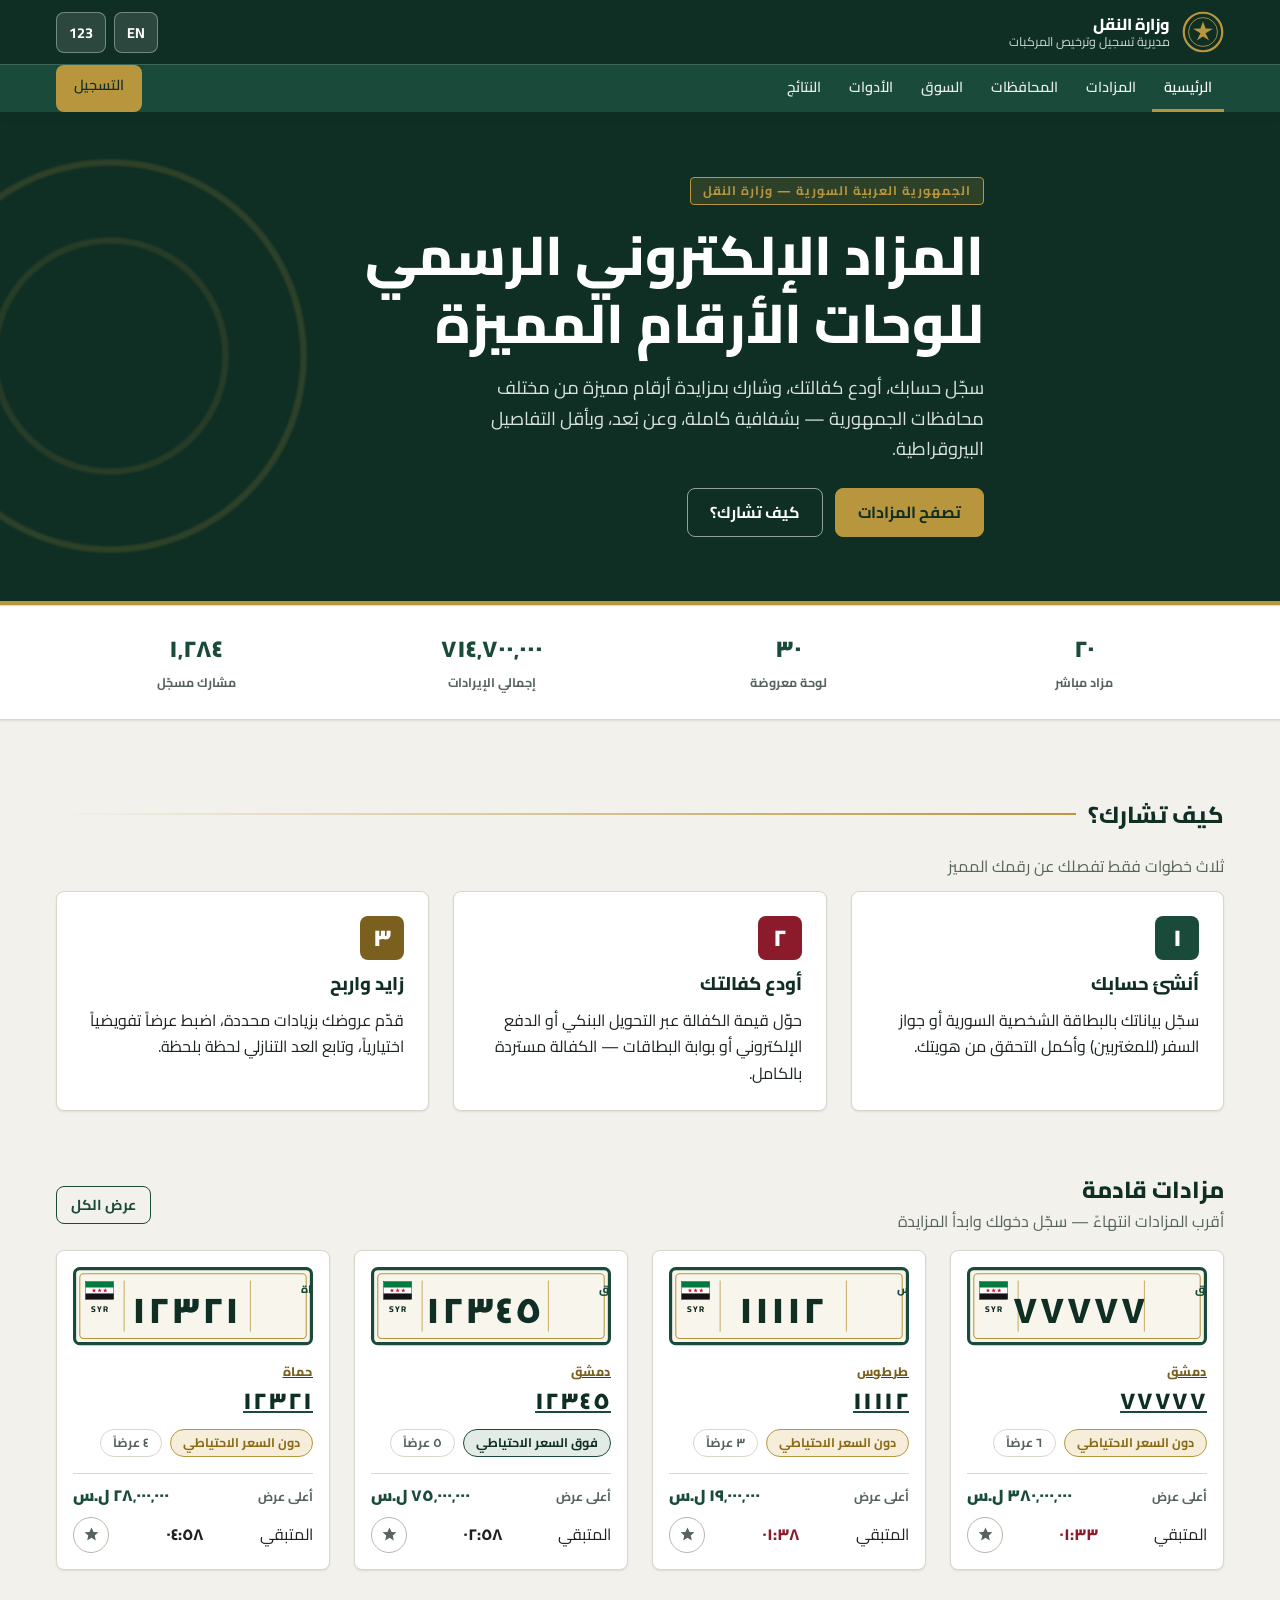
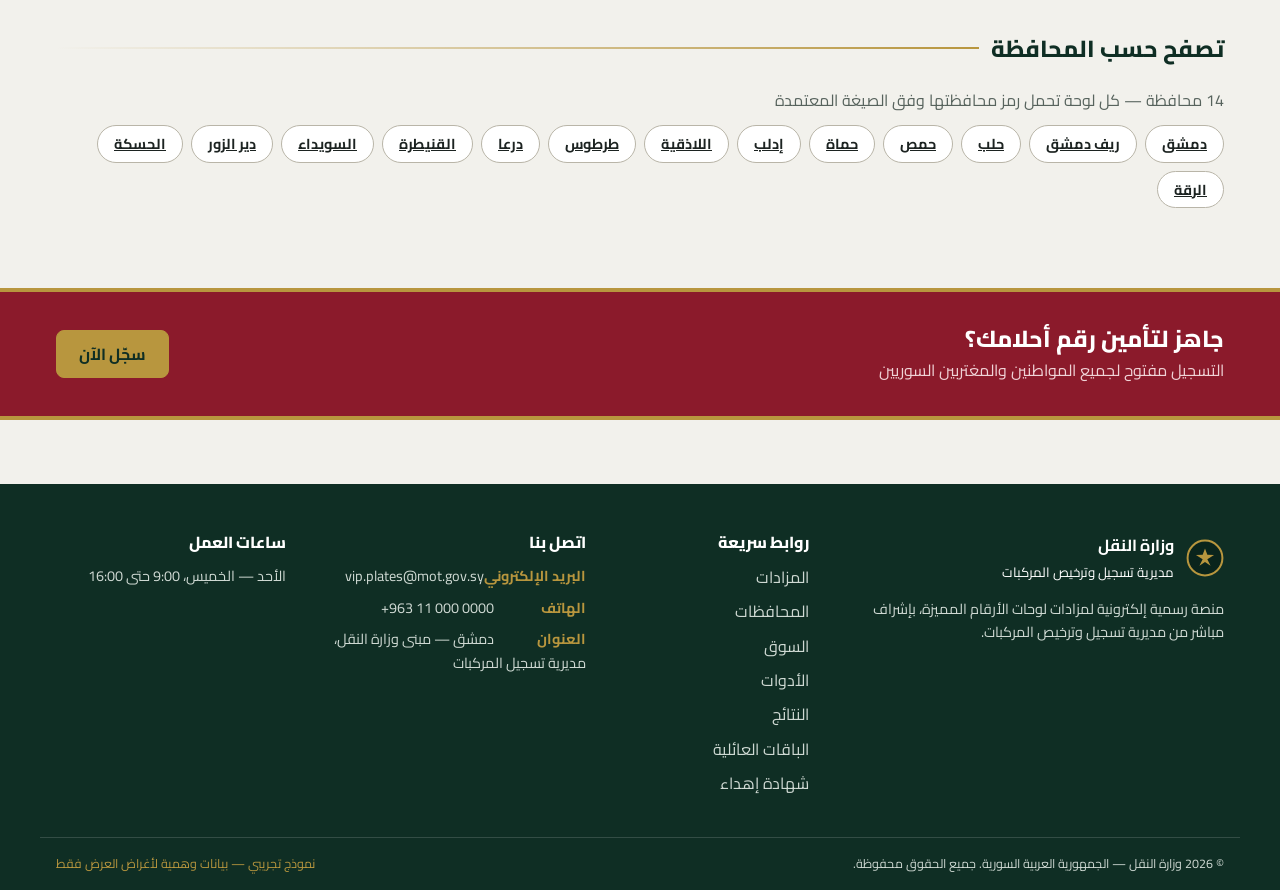
==== lane-a/index.html @ 971a0a6f "lane-a deploy 11:30" ====
<!DOCTYPE html>
<html lang="ar" dir="rtl">
<head>
  <meta charset="UTF-8">
  <meta name="viewport" content="width=device-width, initial-scale=1.0">
  <title>المزاد الإلكتروني للوحات المميزة — وزارة النقل</title>
  <link rel="preconnect" href="https://fonts.googleapis.com">
  <link rel="preconnect" href="https://fonts.gstatic.com" crossorigin>
  <link href="https://fonts.googleapis.com/css2?family=Cairo:wght@400;500;600;700;800;900&display=swap" rel="stylesheet">
  <link rel="stylesheet" href="css/tokens.css">
  <link rel="stylesheet" href="css/app.css">
</head>
<body data-page="home">

<div id="hdr"></div>

<main>
  <!-- Banner: shared ComfyUI asset (assets/img/banner-16x9.jpg) absent in this
       lane's repo, so CSS fallback is used per spec (see .hero in app.css). -->
  <section class="hero">
    <div class="container hero-inner">
      <span class="eyebrow" data-i18n="hero.eyebrow">الجمهورية العربية السورية — وزارة النقل</span>
      <h1 data-i18n="hero.title">المزاد الإلكتروني الرسمي للوحات الأرقام المميزة</h1>
      <p class="lead" data-i18n="hero.lead">سجّل حسابك، أودع كفالتك، وشارك بمزايدة أرقام مميزة من مختلف محافظات الجمهورية — بشفافية كاملة، وعن بُعد.</p>
      <div class="hero-ctas">
        <a class="btn btn-gold" href="auctions.html" data-i18n="hero.cta.auctions">تصفح المزادات</a>
        <a class="btn btn-outline" style="color:#fff;border-color:rgba(255,255,255,.55)" href="#steps" data-i18n="hero.cta.how">كيف تشارك؟</a>
      </div>
    </div>
  </section>

  <!-- Live stats bar -->
  <section class="stats-bar" aria-label="stats">
    <div class="container">
      <div class="stat"><span class="stat-num" id="stat-auctions">0</span><span class="stat-lbl" data-i18n="stats.auctions">مزاد مباشر</span></div>
      <div class="stat"><span class="stat-num" id="stat-plates">0</span><span class="stat-lbl" data-i18n="stats.plates">لوحة معروضة</span></div>
      <div class="stat"><span class="stat-num" id="stat-raised">0</span><span class="stat-lbl" data-i18n="stats.raised">إجمالي الإيرادات</span></div>
      <div class="stat"><span class="stat-num" id="stat-users">0</span><span class="stat-lbl" data-i18n="stats.users">مشارك مسجّل</span></div>
    </div>
  </section>

  <div class="container page">
    <!-- 3-step guide -->
    <section id="steps" class="section" style="margin-top:var(--sp-7)">
      <h2 class="section-title" data-i18n="steps.title">كيف تشارك؟</h2>
      <p class="lead text-muted" data-i18n="steps.sub">ثلاث خطوات فقط تفصلك عن رقمك المميز</p>
      <div class="grid grid-3">
        <div class="card step-card">
          <div class="step-num" data-num="1">1</div>
          <h3 data-i18n="steps.s1.t">أنشئ حسابك</h3>
          <p class="mb-0" data-i18n="steps.s1.d">سجّل بياناتك بالبطاقة الشخصية السورية أو جواز السفر وأكمل التحقق من هويتك.</p>
        </div>
        <div class="card step-card">
          <div class="step-num" data-num="2">2</div>
          <h3 data-i18n="steps.s2.t">أودع كفالتك</h3>
          <p class="mb-0" data-i18n="steps.s2.d">حوّل قيمة الكفالة عبر التحويل البنكي أو الدفع الإلكتروني أو بوابة البطاقات — الكفالة مستردة بالكامل.</p>
        </div>
        <div class="card step-card">
          <div class="step-num" data-num="3">3</div>
          <h3 data-i18n="steps.s3.t">زايد واربح</h3>
          <p class="mb-0" data-i18n="steps.s3.d">قدّم عروضك بزيادات محددة، اضبط عرضاً تفويضياً اختيارياً، وتابع العد التنازلي لحظة بلحظة.</p>
        </div>
      </div>
    </section>

    <!-- Upcoming auctions strip -->
    <section class="section">
      <div class="flex-between" style="margin-bottom:var(--sp-4)">
        <div>
          <h2 style="margin:0" data-i18n="upcoming.title">مزادات قادمة</h2>
          <p class="text-muted" style="margin:4px 0 0" data-i18n="upcoming.sub">أقرب المزادات انتهاءً</p>
        </div>
        <a class="btn btn-outline btn-sm" href="auctions.html" data-i18n="view.all">عرض الكل</a>
      </div>
      <div class="grid grid-4" id="upcoming-grid" aria-live="polite"></div>
    </section>

    <!-- Governorates strip -->
    <section class="section">
      <h2 class="section-title" data-i18n="govs.title">تصفح حسب المحافظة</h2>
      <p class="lead text-muted" data-i18n="govs.sub">14 محافظة</p>
      <div class="chip-row" id="gov-chips"></div>
    </section>
  </div>

  <!-- CTA band -->
  <section class="cta-band">
    <div class="container">
      <div>
        <h2 data-i18n="cta.title">جاهز لتأمين رقم أحلامك؟</h2>
        <p data-i18n="cta.sub">التسجيل مفتوح لجميع المواطنين والمغتربين السوريين</p>
      </div>
      <a class="btn btn-gold" href="register.html" data-i18n="cta.btn">سجّل الآن</a>
    </div>
  </section>
</main>

<div id="ftr"></div>

<div id="toast-root"></div>

<script src="js/i18n.js"></script>
<script src="js/data.js"></script>
<script src="js/components.js"></script>
<script src="js/app.js"></script>
<script src="js/pages/landing.js"></script>
</body>
</html>
---- lane-a/css/tokens.css ----
/* ============================================================
   Lane A — "Official" design tokens
   Source: CARD.md design brief (faithful to mot.gov.sy)
   ============================================================ */
:root {
  /* Brand colors */
  --c-primary: #1a4a3a;        /* deep green */
  --c-primary-dark: #0f2e24;   /* darkest green (text on light, hero bg) */
  --c-primary-soft: #e3ebe7;   /* tinted surface */
  --c-maroon: #8b1a2b;         /* maroon accent */
  --c-maroon-dark: #6d1421;
  --c-gold: #b8963e;           /* gold accent (borders, lines, seals) */
  --c-gold-deep: #7a5f1e;      /* gold dark enough for AA text on white */
  --c-gold-soft: #f3ead3;

  /* Neutrals (light gray) */
  --c-bg: #f2f1ec;
  --c-surface: #ffffff;
  --c-surface-2: #eceae2;
  --c-text: #1c2321;
  --c-text-muted: #57635d;
  --c-border: #d9d6cc;
  --c-border-strong: #b9b5a8;
  --c-white: #ffffff;

  /* Plate object colors (physical plate, fixed regardless of theme) */
  --plate-face: #f8f5ec;
  --plate-edge: #1a4a3a;
  --plate-gold: #b8963e;
  --flag-red: #ce1126;
  --flag-black: #101010;
  --flag-green: #007a3d;
  --flag-black: #131313;

  /* Status */
  --c-ok: #1a4a3a;
  --c-warn: #8b6a14;
  --c-warn-soft: #f6edda;
  --c-danger: #8b1a2b;
  --c-danger-soft: #f6e3e6;

  /* Type */
  --font-sans: "Cairo", "Segoe UI", system-ui, -apple-system, sans-serif;
  --fs-xs: 0.78rem;
  --fs-sm: 0.9rem;
  --fs-md: 1rem;
  --fs-lg: 1.15rem;
  --fs-xl: 1.45rem;
  --fs-2xl: clamp(1.7rem, 1.2rem + 2.2vw, 2.6rem);
  --fs-hero: clamp(1.9rem, 1.1rem + 4vw, 3.4rem);
  --lh-tight: 1.25;
  --lh-base: 1.65;

  /* Spacing (4px scale) */
  --sp-1: 4px;
  --sp-2: 8px;
  --sp-3: 12px;
  --sp-4: 16px;
  --sp-5: 24px;
  --sp-6: 32px;
  --sp-7: 48px;
  --sp-8: 64px;
  --sp-9: 96px;

  /* Shape — flat, institutional */
  --radius: 8px;
  --radius-sm: 4px;
  --radius-pill: 999px;

  /* Elevation (kept subtle — flat surfaces) */
  --shadow-1: 0 1px 2px rgba(15, 46, 36, 0.10);
  --shadow-2: 0 2px 10px rgba(15, 46, 36, 0.12);

  /* Layout */
  --container: 1200px;
  --header-h: 64px;

  /* Focus (WCAG) */
  --focus-ring: 3px solid var(--c-gold);
  --focus-offset: 2px;

  /* Motion */
  --dur: 180ms;
}
---- lane-a/css/app.css ----
/* ============================================================
   Lane A "Official" — shared application styles
   Flat surfaces · 8px radii · institutional grid
   ============================================================ */

*, *::before, *::after { box-sizing: border-box; }

html { -webkit-text-size-adjust: 100%; }

body {
  margin: 0;
  font-family: var(--font-sans);
  font-size: var(--fs-md);
  line-height: var(--lh-base);
  color: var(--c-text);
  background: var(--c-bg);
}

img, svg { display: block; max-width: 100%; }

h1, h2, h3, h4 { line-height: var(--lh-tight); margin: 0 0 var(--sp-3); color: var(--c-primary-dark); font-weight: 800; }
h1 { font-size: var(--fs-2xl); }
h2 { font-size: var(--fs-xl); }
h3 { font-size: var(--fs-lg); }
p { margin: 0 0 var(--sp-3); }

a { color: var(--c-primary); }
a:hover { color: var(--c-primary-dark); }

:focus-visible {
  outline: var(--focus-ring);
  outline-offset: var(--focus-offset);
  border-radius: var(--radius-sm);
}

.visually-hidden {
  position: absolute; width: 1px; height: 1px;
  margin: -1px; padding: 0; border: 0;
  clip: rect(0 0 0 0); overflow: hidden; white-space: nowrap;
}

/* ---------- Layout ---------- */
.container {
  width: 100%;
  max-width: var(--container);
  margin-inline: auto;
  padding-inline: var(--sp-4);
}

.page { padding-block: var(--sp-6) var(--sp-8); min-height: 60vh; }

.page-head { margin-bottom: var(--sp-6); }
.page-head .eyebrow {
  display: inline-block;
  font-size: var(--fs-xs);
  font-weight: 700;
  letter-spacing: 0.06em;
  color: var(--c-gold-deep);
  border: 1px solid var(--c-gold);
  background: var(--c-gold-soft);
  border-radius: var(--radius-sm);
  padding: 2px 10px;
  margin-bottom: var(--sp-3);
}
.page-head p.lead { color: var(--c-text-muted); max-width: 62ch; }

.section { margin-top: var(--sp-8); }
.section-title {
  display: flex; align-items: center; gap: var(--sp-3);
  margin-bottom: var(--sp-5);
}
.section-title::after {
  content: "";
  flex: 1; height: 2px;
  background: linear-gradient(to var(--dir-x, left), var(--c-gold), transparent);
}
[dir="rtl"] .section-title::after { --dir-x: left; }
[dir="ltr"] .section-title::after { --dir-x: right; }

.grid { display: grid; gap: var(--sp-5); }
.grid-2 { grid-template-columns: repeat(2, 1fr); }
.grid-3 { grid-template-columns: repeat(3, 1fr); }
.grid-4 { grid-template-columns: repeat(4, 1fr); }

/* ---------- Header ---------- */
.site-header {
  position: sticky; top: 0; z-index: 50;
  background: var(--c-primary-dark);
  color: var(--c-white);
  box-shadow: var(--shadow-2);
}
.header-top {
  min-height: var(--header-h);
  display: flex; align-items: center; justify-content: space-between;
  gap: var(--sp-4);
  padding-block: var(--sp-2);
}
.brand {
  display: flex; align-items: center; gap: var(--sp-3);
  color: var(--c-white); text-decoration: none; min-width: 0;
}
.brand:hover { color: var(--c-white); }
.brand-emblem { flex: 0 0 auto; }
.brand-text { display: flex; flex-direction: column; line-height: 1.25; min-width: 0; }
.brand-text strong { font-size: var(--fs-md); font-weight: 800; white-space: nowrap; }
.brand-text small { font-size: var(--fs-xs); color: #cfd9d3; white-space: nowrap; }

.header-actions { display: flex; align-items: center; gap: var(--sp-2); flex: 0 0 auto; }

.toggle-btn {
  font-family: var(--font-sans);
  font-size: var(--fs-sm);
  font-weight: 700;
  color: var(--c-white);
  background: rgba(255, 255, 255, 0.12);
  border: 1px solid rgba(255, 255, 255, 0.35);
  border-radius: var(--radius);
  padding: 6px 12px;
  cursor: pointer;
  transition: background var(--dur) ease, border-color var(--dur) ease;
}
.toggle-btn:hover { background: rgba(255, 255, 255, 0.22); }
.toggle-btn[aria-pressed="true"] {
  background: var(--c-gold);
  border-color: var(--c-gold);
  color: var(--c-primary-dark);
}

.menu-btn { display: none; }

.site-nav {
  background: var(--c-primary);
  border-top: 1px solid rgba(255, 255, 255, 0.15);
}
.site-nav .container { display: flex; gap: var(--sp-1); flex-wrap: wrap; }
.site-nav a {
  color: #e8efe9;
  text-decoration: none;
  font-weight: 600;
  font-size: var(--fs-sm);
  padding: 10px 12px;
  border-bottom: 3px solid transparent;
}
.site-nav a:hover { color: #fff; background: rgba(255,255,255,0.08); }
.site-nav a[aria-current="page"] {
  color: #fff;
  border-bottom-color: var(--c-gold);
}
.site-nav a.nav-cta {
  background: var(--c-gold);
  color: var(--c-primary-dark);
  border-radius: var(--radius);
  border-bottom: none;
  margin-inline-start: auto;
  padding: 8px 18px;
}
.site-nav a.nav-cta:hover { background: #caa64d; }

/* ---------- Footer ---------- */
.site-footer {
  margin-top: var(--sp-8);
  background: var(--c-primary-dark);
  color: #cfd9d3;
}
.footer-grid {
  display: grid;
  grid-template-columns: 2fr 1fr 1.4fr 1.2fr;
  gap: var(--sp-6);
  padding-block: var(--sp-7) var(--sp-6);
}
.site-footer h4 {
  color: var(--c-white);
  font-size: var(--fs-md);
  margin-bottom: var(--sp-3);
}
.site-footer a { color: #cfd9d3; text-decoration: none; }
.site-footer a:hover { color: var(--c-gold); }
.footer-links { list-style: none; margin: 0; padding: 0; }
.footer-links li { margin-bottom: var(--sp-2); }
.footer-brand { display: flex; align-items: center; gap: var(--sp-3); margin-bottom: var(--sp-3); color: #fff; }
.footer-contact { list-style: none; margin: 0; padding: 0; font-size: var(--fs-sm); }
.footer-contact li { margin-bottom: var(--sp-2); }
.footer-contact .lbl { color: var(--c-gold); font-weight: 700; display: inline-block; min-width: 92px; }
.footer-bar {
  border-top: 1px solid rgba(255,255,255,0.15);
  padding-block: var(--sp-4);
  font-size: var(--fs-xs);
  display: flex; flex-wrap: wrap; gap: var(--sp-2);
  justify-content: space-between;
}
.footer-note { color: var(--c-gold); }

/* ---------- Buttons ---------- */
.btn {
  display: inline-flex; align-items: center; justify-content: center; gap: var(--sp-2);
  font-family: var(--font-sans);
  font-size: var(--fs-md);
  font-weight: 700;
  padding: 10px 22px;
  border-radius: var(--radius);
  border: 1px solid transparent;
  cursor: pointer;
  text-decoration: none;
  transition: background var(--dur) ease, border-color var(--dur) ease, color var(--dur) ease;
}
.btn:disabled { opacity: 0.5; cursor: not-allowed; }
.btn-primary { background: var(--c-primary); color: #fff; border-color: var(--c-primary); }
.btn-primary:hover:not(:disabled) { background: var(--c-primary-dark); }
.btn-gold { background: var(--c-gold); color: var(--c-primary-dark); border-color: var(--c-gold); }
.btn-gold:hover:not(:disabled) { background: #caa64d; }
.btn-outline {
  background: transparent; color: var(--c-primary);
  border-color: var(--c-primary);
}
.btn-outline:hover:not(:disabled) { background: var(--c-primary-soft); }
.btn-maroon { background: var(--c-maroon); color: #fff; border-color: var(--c-maroon); }
.btn-maroon:hover:not(:disabled) { background: var(--c-maroon-dark); }
.btn-ghost {
  background: transparent; color: var(--c-primary-dark);
  border-color: var(--c-border-strong);
}
.btn-ghost:hover:not(:disabled) { border-color: var(--c-primary); }
.btn-sm { padding: 6px 14px; font-size: var(--fs-sm); }
.btn-block { width: 100%; }

/* ---------- Cards ---------- */
.card {
  background: var(--c-surface);
  border: 1px solid var(--c-border);
  border-radius: var(--radius);
  box-shadow: var(--shadow-1);
  overflow: hidden;
}
.card-pad { padding: var(--sp-5); }
.card-flat { box-shadow: none; }

/* ---------- Chips & badges ---------- */
.chip {
  display: inline-flex; align-items: center; gap: 6px;
  font-size: var(--fs-xs);
  font-weight: 700;
  border-radius: var(--radius-pill);
  padding: 3px 12px;
  border: 1px solid var(--c-border);
  background: var(--c-surface);
  color: var(--c-text-muted);
}
.chip-ok { background: var(--c-primary-soft); border-color: var(--c-primary); color: var(--c-primary-dark); }
.chip-warn { background: var(--c-warn-soft); border-color: var(--c-gold); color: var(--c-warn); }
.chip-danger { background: var(--c-danger-soft); border-color: var(--c-maroon); color: var(--c-maroon); }
.chip-gold { background: var(--c-gold-soft); border-color: var(--c-gold); color: var(--c-gold-deep); }

.badge {
  display: inline-block;
  font-size: var(--fs-xs);
  font-weight: 800;
  letter-spacing: 0.04em;
  padding: 2px 10px;
  border-radius: var(--radius-sm);
}
.badge-gold { background: var(--c-gold); color: var(--c-primary-dark); }
.badge-green { background: var(--c-primary); color: #fff; }
.badge-maroon { background: var(--c-maroon); color: #fff; }
.badge-gray { background: var(--c-surface-2); color: var(--c-text-muted); }

/* ---------- Forms ---------- */
label { font-weight: 700; font-size: var(--fs-sm); display: block; margin-bottom: var(--sp-1); }
.field { margin-bottom: var(--sp-4); }
.input, select.input, textarea.input {
  width: 100%;
  font-family: var(--font-sans);
  font-size: var(--fs-md);
  color: var(--c-text);
  background: var(--c-surface);
  border: 1px solid var(--c-border-strong);
  border-radius: var(--radius);
  padding: 10px 12px;
}
.input:focus { border-color: var(--c-primary); }
.hint { font-size: var(--fs-xs); color: var(--c-text-muted); margin-top: var(--sp-1); }
.form-row { display: grid; grid-template-columns: 1fr 1fr; gap: var(--sp-4); }

.radio-cards { display: grid; grid-template-columns: repeat(3, 1fr); gap: var(--sp-3); }
.radio-card { position: relative; }
.radio-card input { position: absolute; opacity: 0; inset: 0; cursor: pointer; }
.radio-card .rc-box {
  border: 1px solid var(--c-border-strong);
  border-radius: var(--radius);
  padding: var(--sp-3) var(--sp-4);
  background: var(--c-surface);
  height: 100%;
  transition: border-color var(--dur) ease, background var(--dur) ease;
}
.radio-card .rc-box strong { display: block; margin-bottom: 2px; color: var(--c-primary-dark); }
.radio-card .rc-box small { color: var(--c-text-muted); font-size: var(--fs-xs); }
.radio-card input:checked + .rc-box {
  border: 2px solid var(--c-primary);
  background: var(--c-primary-soft);
  padding: calc(var(--sp-3) - 1px) calc(var(--sp-4) - 1px);
}
.radio-card input:focus-visible + .rc-box { outline: var(--focus-ring); outline-offset: var(--focus-offset); }

/* ---------- Tables ---------- */
.table-wrap { overflow-x: auto; }
table.data {
  width: 100%;
  border-collapse: collapse;
  font-size: var(--fs-sm);
  background: var(--c-surface);
}
table.data th, table.data td {
  padding: 10px 12px;
  border-bottom: 1px solid var(--c-border);
  text-align: start;
  white-space: nowrap;
}
table.data th {
  background: var(--c-surface-2);
  color: var(--c-primary-dark);
  font-weight: 800;
}
table.data tr:hover td { background: var(--c-primary-soft); }
.num { font-variant-numeric: tabular-nums; }

/* ---------- Toasts ---------- */
#toast-root {
  position: fixed;
  bottom: var(--sp-5);
  inset-inline: 0;
  display: flex;
  flex-direction: column;
  align-items: center;
  gap: var(--sp-2);
  z-index: 100;
  pointer-events: none;
}
.toast {
  background: var(--c-primary-dark);
  color: #fff;
  border-inline-start: 4px solid var(--c-gold);
  border-radius: var(--radius);
  padding: 12px 22px;
  font-weight: 700;
  box-shadow: var(--shadow-2);
  animation: toast-in var(--dur) ease;
  max-width: min(92vw, 560px);
  text-align: center;
}
.toast.toast-warn { border-inline-start-color: var(--c-maroon); }
@keyframes toast-in {
  from { transform: translateY(12px); opacity: 0; }
  to { transform: translateY(0); opacity: 1; }
}

/* ---------- Plate SVG ---------- */
.plate-svg { width: 100%; height: auto; }
.plate-shadow { filter: drop-shadow(0 2px 4px rgba(15, 46, 36, 0.25)); }

/* ---------- Countdown ---------- */
.countdown {
  font-variant-numeric: tabular-nums;
  font-weight: 800;
}
.countdown.is-soon { color: var(--c-maroon); }
.countdown.is-ended { color: var(--c-text-muted); }

/* ---------- Landing: hero ---------- */
.hero {
  position: relative;
  background: var(--c-primary-dark);
  color: #fff;
  overflow: hidden;
  /* Shared asset (assets/img/banner-16x9.jpg) absent in this lane's repo —
     CSS fallback per spec. If the file appears, it composites under the
     gradient scrim automatically (missing images render nothing, no error). */
  background-image:
    linear-gradient(180deg, rgba(15, 46, 36, 0.2), rgba(15, 46, 36, 0.85)),
    url(assets/img/banner-16x9.jpg) center / cover no-repeat,
    repeating-linear-gradient(135deg, #143c30 0 26px, #12362b 26px 52px);
  border-bottom: 4px solid var(--c-gold);
}
.hero::after {
  content: "";
  position: absolute;
  inset-inline-end: -120px;
  top: 50%;
  width: 460px; height: 460px;
  transform: translateY(-50%);
  background:
    radial-gradient(circle, transparent 58%, rgba(184, 150, 62, 0.18) 59% 60%, transparent 61%),
    radial-gradient(circle, transparent 34%, rgba(184, 150, 62, 0.14) 35% 36%, transparent 37%);
  border-radius: 50%;
  pointer-events: none;
}
.hero-inner {
  position: relative;
  z-index: 1;
  padding-block: var(--sp-8);
  max-width: 720px;
}
.hero .eyebrow {
  display: inline-block;
  background: rgba(184, 150, 62, 0.18);
  border: 1px solid var(--c-gold);
  color: var(--c-gold);
  font-weight: 700;
  font-size: var(--fs-xs);
  letter-spacing: 0.08em;
  border-radius: var(--radius-sm);
  padding: 3px 12px;
  margin-bottom: var(--sp-4);
}
.hero h1 { color: #fff; font-size: var(--fs-hero); margin-bottom: var(--sp-4); }
.hero p.lead {
  font-size: var(--fs-lg);
  color: #d8e2dc;
  max-width: 56ch;
  margin-bottom: var(--sp-5);
}
.hero-ctas { display: flex; gap: var(--sp-3); flex-wrap: wrap; }

/* ---------- Landing: stats bar ---------- */
.stats-bar {
  background: var(--c-surface);
  border-block: 1px solid var(--c-border);
  box-shadow: var(--shadow-1);
}
.stats-bar .container {
  display: grid;
  grid-template-columns: repeat(4, 1fr);
  gap: var(--sp-4);
  padding-block: var(--sp-5);
}
.stat { text-align: center; }
.stat .stat-num {
  display: block;
  font-size: var(--fs-xl);
  font-weight: 900;
  color: var(--c-primary);
  font-variant-numeric: tabular-nums;
}
.stat .stat-lbl { font-size: var(--fs-xs); font-weight: 700; color: var(--c-text-muted); }

/* ---------- Steps ---------- */
.step-card { position: relative; padding: var(--sp-5); }
.step-num {
  width: 44px; height: 44px;
  display: flex; align-items: center; justify-content: center;
  border-radius: var(--radius);
  background: var(--c-primary);
  color: #fff;
  font-size: var(--fs-xl);
  font-weight: 900;
  margin-bottom: var(--sp-3);
}
.step-card:nth-child(2) .step-num { background: var(--c-maroon); }
.step-card:nth-child(3) .step-num { background: var(--c-gold-deep); }

/* ---------- Auction / listing cards ---------- */
.auction-card { display: flex; flex-direction: column; }
.auction-card .ac-plate { padding: var(--sp-4) var(--sp-4) 0; }
.auction-card .ac-body { padding: var(--sp-4); display: flex; flex-direction: column; gap: var(--sp-2); flex: 1; }
.ac-gov { font-size: var(--fs-xs); font-weight: 800; color: var(--c-gold-deep); letter-spacing: 0.05em; }
.ac-num { font-size: var(--fs-xl); font-weight: 900; color: var(--c-primary-dark); font-variant-numeric: tabular-nums; letter-spacing: 0.06em; }
.ac-meta { display: flex; flex-wrap: wrap; gap: var(--sp-2); align-items: center; margin-top: auto; }
.ac-bid { display: flex; justify-content: space-between; align-items: baseline; gap: var(--sp-2); border-top: 1px solid var(--c-border); padding-top: var(--sp-2); margin-top: var(--sp-2); }
.ac-bid .lbl { font-size: var(--fs-xs); color: var(--c-text-muted); font-weight: 700; }
.ac-bid .val { font-weight: 900; color: var(--c-primary); font-variant-numeric: tabular-nums; }
.ac-time { display: flex; justify-content: space-between; align-items: center; gap: var(--sp-2); }

.watch-btn {
  flex: 0 0 auto;
  background: none; border: 1px solid var(--c-border-strong);
  border-radius: var(--radius-pill);
  width: 36px; height: 36px;
  display: inline-flex; align-items: center; justify-content: center;
  cursor: pointer;
  color: var(--c-text-muted);
  transition: all var(--dur) ease;
}
.watch-btn:hover { border-color: var(--c-gold); color: var(--c-gold-deep); }
.watch-btn[aria-pressed="true"] { background: var(--c-gold-soft); border-color: var(--c-gold); color: var(--c-gold-deep); }

/* ---------- Filter bar ---------- */
.filter-bar {
  display: grid;
  grid-template-columns: 2fr 1fr 1fr auto;
  gap: var(--sp-3);
  align-items: end;
  background: var(--c-surface);
  border: 1px solid var(--c-border);
  border-radius: var(--radius);
  padding: var(--sp-4);
  margin-bottom: var(--sp-5);
}
.filter-bar .field { margin-bottom: 0; }
.filter-count { color: var(--c-text-muted); font-size: var(--fs-sm); margin-bottom: var(--sp-3); }
.filter-count strong { color: var(--c-primary-dark); }

.chip-row { display: flex; flex-wrap: wrap; gap: var(--sp-2); margin-bottom: var(--sp-4); }
.filter-chip {
  font-family: var(--font-sans);
  font-size: var(--fs-sm);
  font-weight: 700;
  border: 1px solid var(--c-border-strong);
  background: var(--c-surface);
  color: var(--c-text);
  border-radius: var(--radius-pill);
  padding: 6px 16px;
  cursor: pointer;
  transition: all var(--dur) ease;
}
.filter-chip:hover { border-color: var(--c-primary); }
.filter-chip[aria-pressed="true"] {
  background: var(--c-primary);
  border-color: var(--c-primary);
  color: #fff;
}

/* ---------- Empty state ---------- */
.empty {
  text-align: center;
  padding: var(--sp-8) var(--sp-4);
  color: var(--c-text-muted);
  border: 1px dashed var(--c-border-strong);
  border-radius: var(--radius);
  background: var(--c-surface);
}

/* ---------- CTA band ---------- */
.cta-band {
  background: var(--c-maroon);
  color: #fff;
  border-block: 4px solid var(--c-gold);
}
.cta-band .container {
  display: flex; align-items: center; justify-content: space-between;
  gap: var(--sp-5); flex-wrap: wrap;
  padding-block: var(--sp-6);
}
.cta-band h2 { color: #fff; margin-bottom: var(--sp-1); }
.cta-band p { color: #f0d3d7; margin: 0; }

/* ---------- Auction detail ---------- */
.detail-grid { display: grid; grid-template-columns: 1.6fr 1fr; gap: var(--sp-6); align-items: start; }
.detail-plate {
  background: var(--c-surface);
  border: 1px solid var(--c-border);
  border-radius: var(--radius);
  padding: var(--sp-5);
}
.detail-plate .plate-svg { max-width: 560px; margin-inline: auto; }
.car-mock {
  background: linear-gradient(180deg, #dfe7e2 0%, #cfd8d2 100%);
  border: 1px solid var(--c-border);
  border-radius: var(--radius);
  padding: var(--sp-4);
  margin-top: var(--sp-5);
}
.car-mock svg { width: 100%; max-width: 620px; margin-inline: auto; }
.car-mock .cap { text-align: center; font-size: var(--fs-xs); color: var(--c-text-muted); margin-top: var(--sp-2); }

.bid-box {
  margin-top: var(--sp-5);
  border: 2px solid var(--c-gold);
  border-radius: var(--radius);
  background: var(--c-surface);
  padding: var(--sp-5);
}
.bid-box h3 { display: flex; align-items: center; gap: var(--sp-2); flex-wrap: wrap; }
.bid-current {
  display: flex; justify-content: space-between; align-items: center; flex-wrap: wrap;
  gap: var(--sp-3);
  background: var(--c-primary-soft);
  border-radius: var(--radius);
  padding: var(--sp-3) var(--sp-4);
  margin-bottom: var(--sp-4);
}
.bid-current .num { font-size: var(--fs-xl); font-weight: 900; color: var(--c-primary-dark); }
.bid-row { display: grid; grid-template-columns: 1fr auto; gap: var(--sp-3); align-items: end; }

.proxy-box {
  margin-top: var(--sp-4);
  border: 1px dashed var(--c-border-strong);
  border-radius: var(--radius);
  padding: var(--sp-4);
  background: var(--c-surface-2);
}
.proxy-box .proxy-status { font-size: var(--fs-sm); font-weight: 700; color: var(--c-primary-dark); margin-bottom: var(--sp-2); }

.ladder { list-style: none; margin: 0; padding: 0; }
.ladder li {
  display: flex; justify-content: space-between; gap: var(--sp-2);
  padding: var(--sp-2) 0;
  border-bottom: 1px solid var(--c-border);
  font-size: var(--fs-sm);
}
.ladder li:last-child { border-bottom: none; }
.ladder .who { font-weight: 800; color: var(--c-primary); }
.ladder .when { color: var(--c-text-muted); font-size: var(--fs-xs); }

.inc-table { width: 100%; border-collapse: collapse; font-size: var(--fs-sm); }
.inc-table th, .inc-table td { padding: 8px 10px; border-bottom: 1px solid var(--c-border); text-align: start; }
.inc-table th { background: var(--c-surface-2); }

.rules-list { list-style: none; margin: 0; padding: 0; }
.rules-list li {
  padding: var(--sp-3) 0 var(--sp-3) calc(var(--sp-3) + 14px);
  position: relative;
  border-bottom: 1px solid var(--c-border);
  font-size: var(--fs-sm);
}
.rules-list li:last-child { border-bottom: none; }
.rules-list li::before {
  content: "✓";
  position: absolute;
  inset-inline-start: 0;
  color: var(--c-gold-deep);
  font-weight: 900;
}
.rule-anti {
  border: 1px solid var(--c-gold);
  background: var(--c-gold-soft);
  border-radius: var(--radius);
  padding: var(--sp-3) var(--sp-4);
  margin-top: var(--sp-3);
  font-size: var(--fs-sm);
}
.rule-anti strong { color: var(--c-gold-deep); display: block; margin-bottom: 2px; }

.deposit-badge {
  display: flex; align-items: center; gap: var(--sp-2);
  border: 1px solid var(--c-primary);
  background: var(--c-primary-soft);
  color: var(--c-primary-dark);
  border-radius: var(--radius);
  padding: var(--sp-3) var(--sp-4);
  font-size: var(--fs-sm);
  font-weight: 700;
  margin-bottom: var(--sp-4);
}
.deposit-badge.is-bad { border-color: var(--c-maroon); background: var(--c-danger-soft); color: var(--c-maroon); }

/* ---------- Governorate directory ---------- */
.gov-card { display: block; text-decoration: none; color: inherit; }
.gov-card .gc-body { padding: var(--sp-4); }
.gov-card h3 { margin-bottom: var(--sp-1); }
.gov-card .gc-count { font-size: var(--fs-xs); color: var(--c-text-muted); font-weight: 700; }
.gov-card:hover { border-color: var(--c-primary); box-shadow: var(--shadow-2); }
.gov-banner {
  background: var(--c-primary-dark);
  color: #fff;
  border-radius: var(--radius);
  border-inline-start: 6px solid var(--c-gold);
  padding: var(--sp-5) var(--sp-6);
  margin-bottom: var(--sp-6);
}
.gov-banner h1 { color: #fff; margin-bottom: var(--sp-1); }
.gov-banner p { margin: 0; color: #cfd9d3; }

/* ---------- Marketplace ---------- */
.mode-badge { font-size: var(--fs-xs); font-weight: 800; padding: 3px 10px; border-radius: var(--radius-sm); }
.mode-fixed { background: var(--c-primary-soft); color: var(--c-primary-dark); border: 1px solid var(--c-primary); }
.mode-auction { background: var(--c-gold-soft); color: var(--c-gold-deep); border: 1px solid var(--c-gold); }
.mode-offer { background: var(--c-danger-soft); color: var(--c-maroon); border: 1px solid var(--c-maroon); }
.listing-price { font-size: var(--fs-lg); font-weight: 900; color: var(--c-primary); font-variant-numeric: tabular-nums; }
.listing-end { font-size: var(--fs-xs); color: var(--c-text-muted); font-weight: 700; }
.offer-form { margin-top: var(--sp-3); border-top: 1px dashed var(--c-border-strong); padding-top: var(--sp-3); }

/* ---------- Tools ---------- */
.tool-panel { padding: var(--sp-6); }
.tool-result {
  margin-top: var(--sp-4);
  border: 1px solid var(--c-border);
  border-radius: var(--radius);
  background: var(--c-surface-2);
  padding: var(--sp-4);
}
.score-row {
  display: flex; justify-content: space-between; gap: var(--sp-3);
  padding: 8px 0;
  border-bottom: 1px solid var(--c-border);
  font-size: var(--fs-sm);
}
.score-row:last-child { border-bottom: none; }
.score-row .pts { font-weight: 800; color: var(--c-primary); font-variant-numeric: tabular-nums; }
.score-row.is-off { color: var(--c-text-muted); }
.score-row.is-off .pts { color: var(--c-border-strong); }
.tier-line { display: flex; align-items: center; gap: var(--sp-3); flex-wrap: wrap; margin-bottom: var(--sp-3); }

/* ---------- Packages ---------- */
.pkg-plates { display: flex; flex-wrap: wrap; gap: var(--sp-2); margin: var(--sp-3) 0; }
.pkg-plates span {
  font-weight: 800;
  font-variant-numeric: tabular-nums;
  letter-spacing: 0.05em;
  border: 1px solid var(--c-border-strong);
  background: var(--c-surface);
  border-radius: var(--radius-sm);
  padding: 2px 10px;
  font-size: var(--fs-sm);
}
.pkg-price { font-size: var(--fs-xl); font-weight: 900; color: var(--c-maroon); font-variant-numeric: tabular-nums; margin-bottom: var(--sp-3); }

/* ---------- Gift certificate ---------- */
.gift-grid { display: grid; grid-template-columns: 1fr 1.4fr; gap: var(--sp-6); align-items: start; }
.certificate {
  position: relative;
  background: #fdfbf4;
  border: 2px solid var(--c-gold);
  outline: 1px solid var(--c-border-strong);
  outline-offset: 6px;
  border-radius: var(--radius);
  padding: var(--sp-7) var(--sp-6);
  text-align: center;
}
.certificate::before, .certificate::after {
  content: "";
  position: absolute;
  inset: 8px;
  border: 1px solid var(--c-gold);
  border-radius: calc(var(--radius) - 4px);
  pointer-events: none;
}
.cert-title {
  font-size: var(--fs-2xl);
  font-weight: 900;
  color: var(--c-primary-dark);
  margin-bottom: var(--sp-1);
}
.cert-sub { color: var(--c-gold-deep); font-weight: 700; letter-spacing: 0.14em; font-size: var(--fs-sm); margin-bottom: var(--sp-5); }
.cert-name {
  font-size: var(--fs-xl);
  font-weight: 900;
  color: var(--c-maroon);
  border-bottom: 2px solid var(--c-gold);
  display: inline-block;
  min-width: 260px;
  padding: 0 var(--sp-4) var(--sp-1);
  margin-bottom: var(--sp-4);
  word-break: break-word;
}
.cert-plate { max-width: 380px; margin: var(--sp-5) auto; }
.cert-msg { color: var(--c-text-muted); font-size: var(--fs-sm); font-style: italic; margin-top: var(--sp-3); }
.cert-foot {
  margin-top: var(--sp-6);
  display: flex; align-items: center; justify-content: space-between;
  gap: var(--sp-4); flex-wrap: wrap;
  font-size: var(--fs-xs); color: var(--c-text-muted);
}
.cert-seal { flex: 0 0 auto; }

/* ---------- Results dashboard ---------- */
.dash-grid { display: grid; grid-template-columns: repeat(4, 1fr); gap: var(--sp-4); margin-bottom: var(--sp-6); }
.dash-card {
  background: var(--c-surface);
  border: 1px solid var(--c-border);
  border-top: 4px solid var(--c-gold);
  border-radius: var(--radius);
  padding: var(--sp-4);
}
.dash-card .lbl { font-size: var(--fs-xs); font-weight: 800; color: var(--c-text-muted); margin-bottom: var(--sp-1); }
.dash-card .val { font-size: var(--fs-lg); font-weight: 900; color: var(--c-primary-dark); font-variant-numeric: tabular-nums; }

.bar-chart { display: flex; flex-direction: column; gap: var(--sp-2); }
.bar-row { display: grid; grid-template-columns: 140px 1fr 110px; gap: var(--sp-3); align-items: center; font-size: var(--fs-sm); }
.bar-track { background: var(--c-surface-2); border-radius: var(--radius-sm); height: 18px; overflow: hidden; }
.bar-fill { height: 100%; background: linear-gradient(90deg, var(--c-primary), var(--c-gold)); border-radius: var(--radius-sm); }
.bar-val { font-weight: 800; color: var(--c-primary-dark); font-variant-numeric: tabular-nums; text-align: end; }

/* ---------- Stepper (register) ---------- */
.stepper { display: flex; gap: var(--sp-2); margin-bottom: var(--sp-6); flex-wrap: wrap; }
.stepper .st {
  display: flex; align-items: center; gap: var(--sp-2);
  font-weight: 800; font-size: var(--fs-sm);
  color: var(--c-text-muted);
}
.stepper .st .st-num {
  width: 30px; height: 30px; border-radius: 50%;
  display: flex; align-items: center; justify-content: center;
  border: 2px solid var(--c-border-strong);
  background: var(--c-surface);
  font-weight: 900;
}
.stepper .st.is-active { color: var(--c-primary-dark); }
.stepper .st.is-active .st-num { border-color: var(--c-primary); background: var(--c-primary); color: #fff; }
.stepper .st.is-done .st-num { border-color: var(--c-gold); background: var(--c-gold); color: var(--c-primary-dark); }
.stepper .st-line { flex: 1; min-width: 24px; height: 2px; background: var(--c-border); align-self: center; }

.done-panel {
  text-align: center;
  padding: var(--sp-8);
  border: 2px solid var(--c-primary);
  border-radius: var(--radius);
  background: var(--c-primary-soft);
}
.done-panel .seal { margin: 0 auto var(--sp-4); }

/* ---------- Utility ---------- */
.mt-0 { margin-top: 0; }
.mt-4 { margin-top: var(--sp-4); }
.mb-0 { margin-bottom: 0; }
.text-muted { color: var(--c-text-muted); }
.text-center { text-align: center; }
.flex-between { display: flex; justify-content: space-between; align-items: center; gap: var(--sp-3); flex-wrap: wrap; }
.back-link { display: inline-flex; align-items: center; gap: 6px; font-weight: 700; text-decoration: none; margin-bottom: var(--sp-4); font-size: var(--fs-sm); }
.back-link:hover { color: var(--c-primary-dark); }

/* ---------- Responsive ---------- */
@media (max-width: 1024px) {
  .grid-4 { grid-template-columns: repeat(2, 1fr); }
  .grid-3 { grid-template-columns: repeat(2, 1fr); }
  .detail-grid, .gift-grid { grid-template-columns: 1fr; }
  .footer-grid { grid-template-columns: 1fr 1fr; }
  .filter-bar { grid-template-columns: 1fr 1fr; }
  .dash-grid { grid-template-columns: repeat(2, 1fr); }
  .stats-bar .container { grid-template-columns: repeat(2, 1fr); }
}

@media (max-width: 720px) {
  .menu-btn {
    display: inline-flex; align-items: center; justify-content: center;
    background: none; border: 1px solid rgba(255,255,255,0.4);
    color: #fff; border-radius: var(--radius);
    width: 40px; height: 40px; cursor: pointer;
  }
  .site-nav { display: none; }
  .site-nav.is-open { display: block; }
  .site-nav .container { flex-direction: column; gap: 0; padding-block: var(--sp-2); }
  .site-nav a { border-bottom: 1px solid rgba(255,255,255,0.12); padding-block: 12px; }
  .site-nav a[aria-current="page"] { border-bottom: 1px solid var(--c-gold); }
  .site-nav a.nav-cta { margin: var(--sp-2) 0; text-align: center; }
  .grid-2, .grid-3, .grid-4 { grid-template-columns: 1fr; }
  .filter-bar { grid-template-columns: 1fr; }
  .form-row { grid-template-columns: 1fr; }
  .radio-cards { grid-template-columns: 1fr; }
  .footer-grid { grid-template-columns: 1fr; gap: var(--sp-5); }
  .stats-bar .container { grid-template-columns: repeat(2, 1fr); }
  .dash-grid { grid-template-columns: 1fr; }
  .bar-row { grid-template-columns: 96px 1fr 84px; }
  .hero-inner { padding-block: var(--sp-7); }
  .brand-text small { display: none; }
  .bid-row { grid-template-columns: 1fr; }
  .cert-foot { justify-content: center; text-align: center; }
}
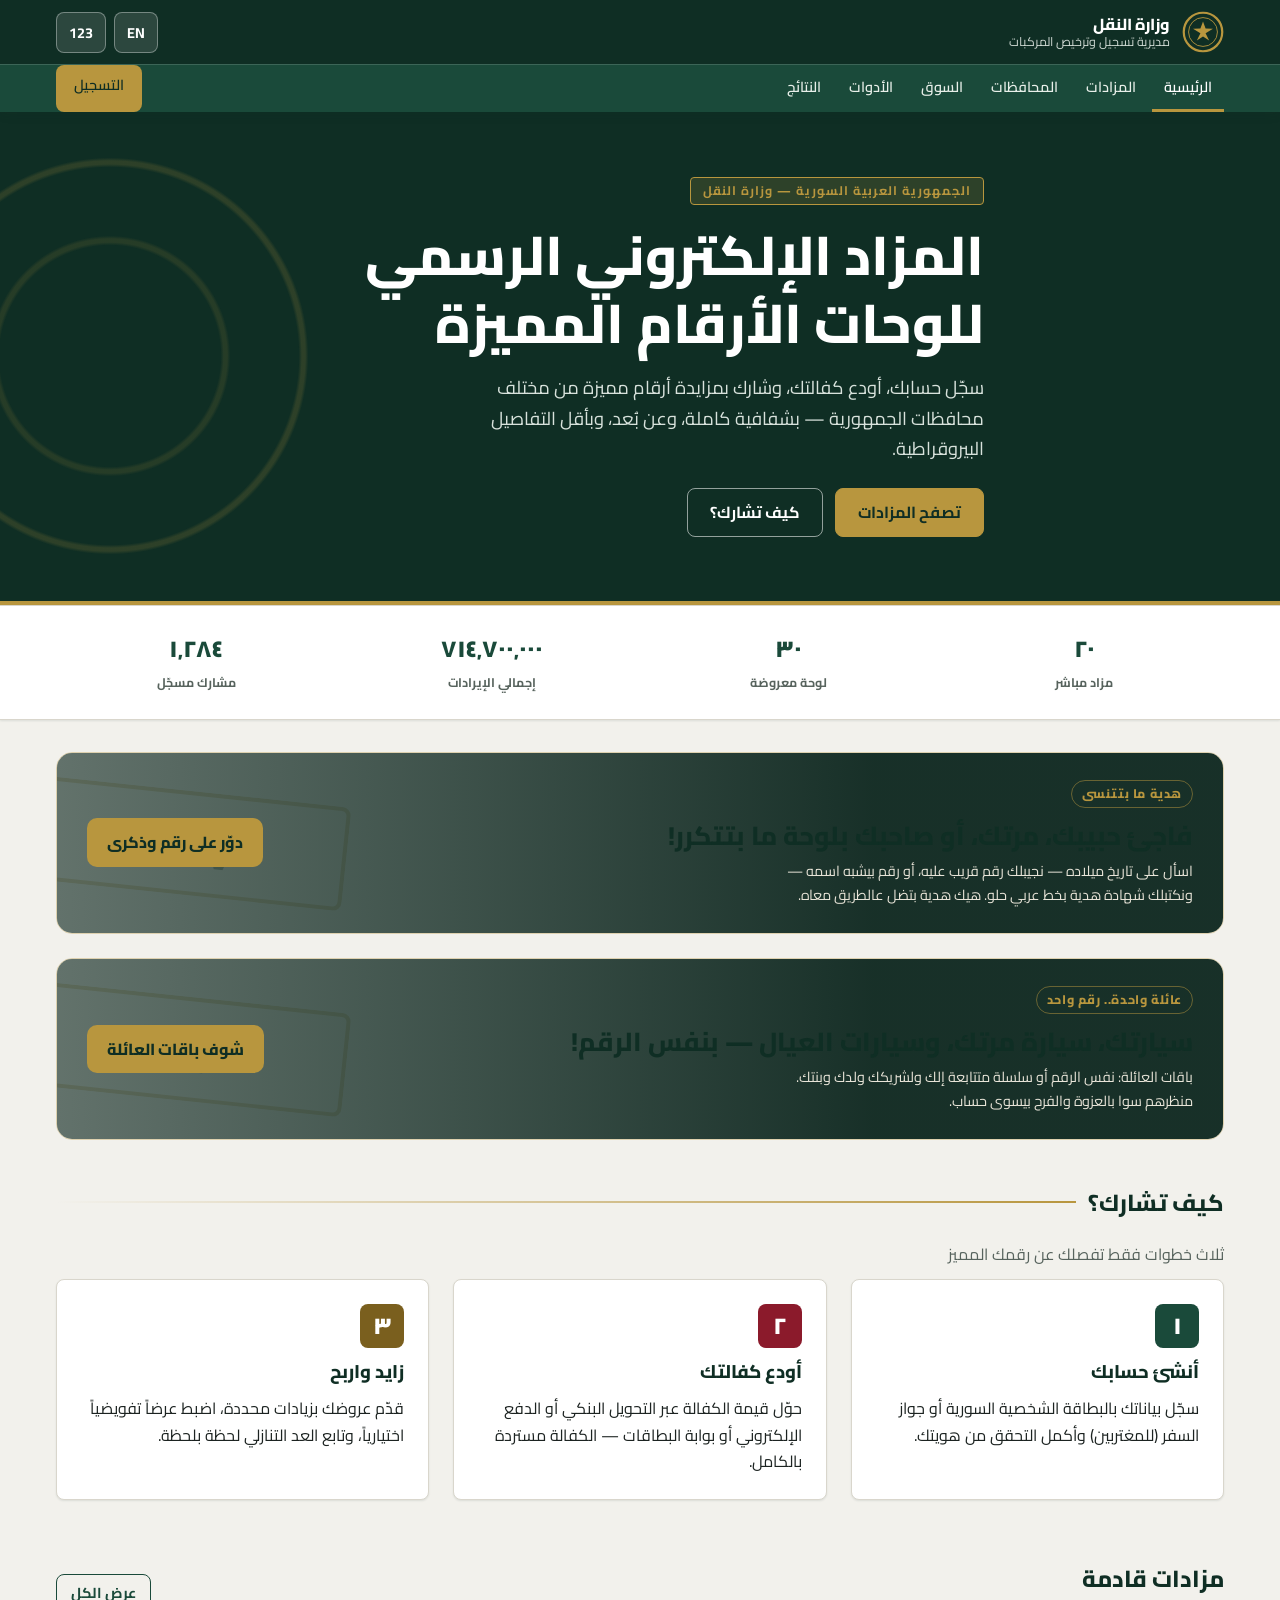
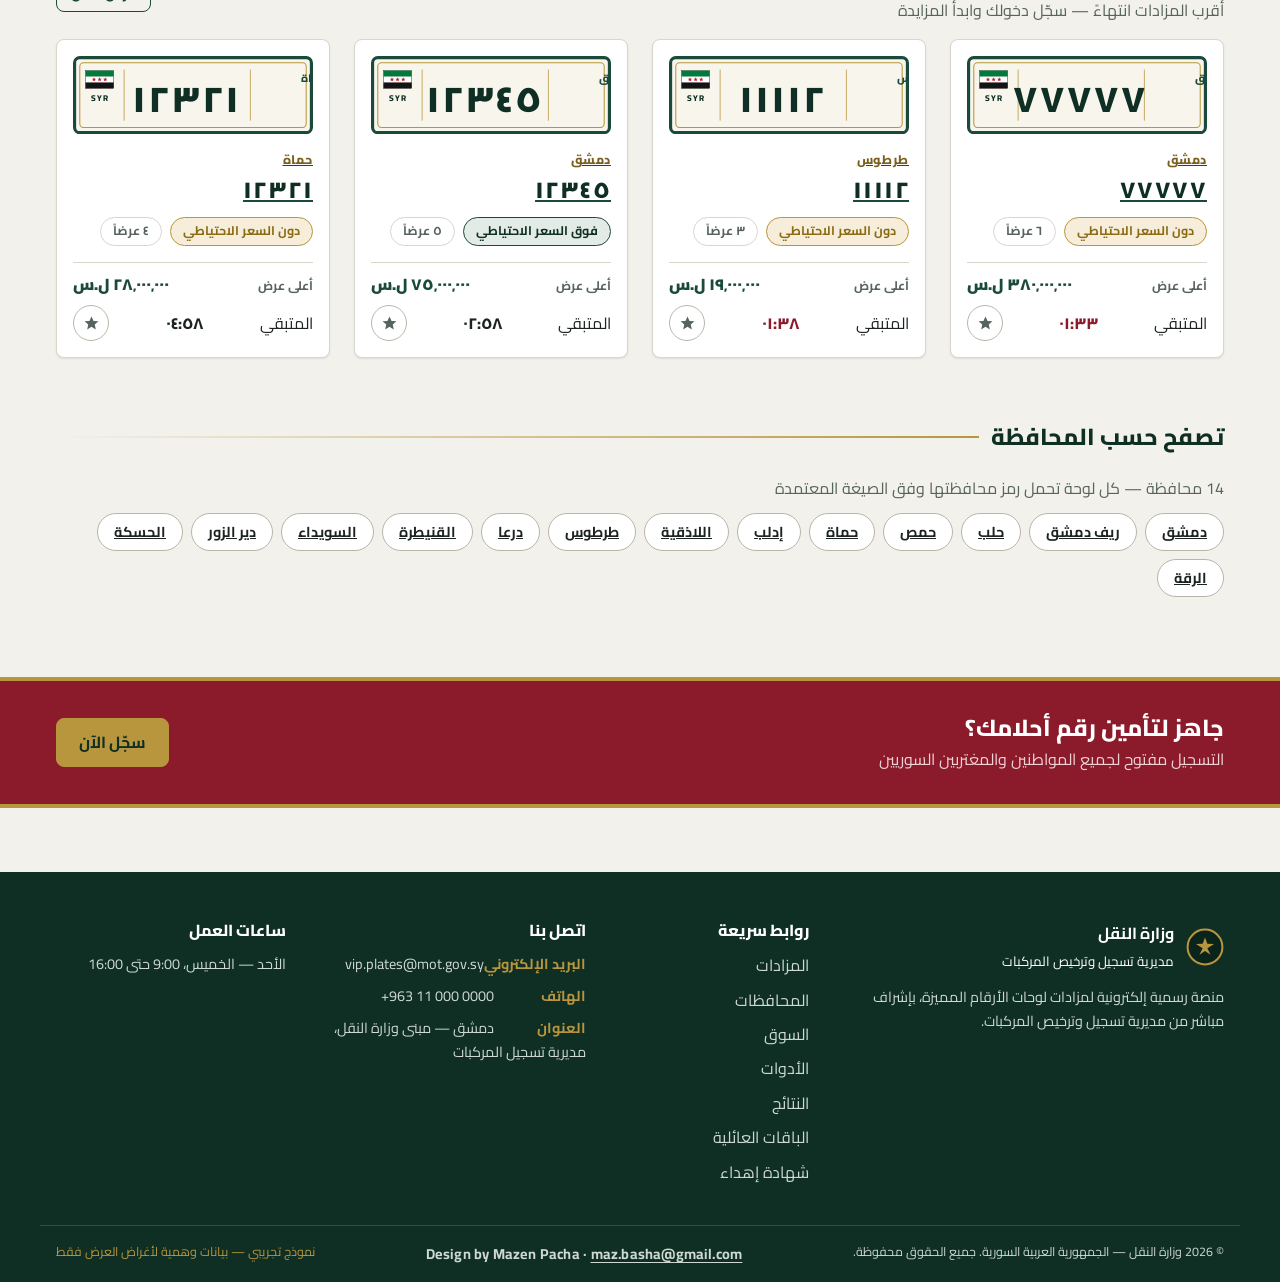
==== commit c9a4b4a1: "lane-a deploy 11:52" ====
--- a/lane-a/index.html
+++ b/lane-a/index.html
@@ -40,6 +40,34 @@
   </section>
 
   <div class="container page">
+    <!-- PO directive: surprise-gift banner (Shami) -->
+    <a class="promo-banner" href="gift.html?mode=surprise" id="promo-gift">
+      <div class="promo-bg" style="background-image:url('assets/img/hero-square.jpg')"></div>
+      <svg class="promo-plates" viewBox="0 0 460 150" aria-hidden="true"><g opacity="1"><rect x="3" y="3" width="454" height="144" rx="10" fill="#f8f5ec" stroke="#b8963e" stroke-width="6"/><text x="230" y="108" text-anchor="middle" font-family="Cairo,sans-serif" font-size="70" font-weight="900" letter-spacing="4" fill="#0f2e24">٧٧٧</text></g></svg>
+      <div class="promo-inner">
+        <div>
+          <span class="promo-kicker" data-i18n="promo.gift.kick">هدية ما بتتنسى</span>
+          <h3 data-i18n="promo.gift.t">فاجئ حبيبك، مرتك، أو صاحبك بلوحة ما بتتكرر!</h3>
+          <p data-i18n="promo.gift.d">اسأل على تاريخ ميلاده — نجيبلك رقم قريب عليه، أو رقم بيشبه اسمه — ونكتبلك شهادة هدية بخط عربي حلو. هيك هدية بتضل عالطريق معاه.</p>
+        </div>
+        <span class="promo-cta" data-i18n="promo.gift.cta">دوّر على رقم وذكرى ←</span>
+      </div>
+    </a>
+
+    <!-- PO directive: family packages banner (Shami) -->
+    <a class="promo-banner" href="packages.html" id="promo-family">
+      <div class="promo-bg" style="background-image:url('assets/img/banner-16x9.jpg')"></div>
+      <svg class="promo-plates" viewBox="0 0 460 150" aria-hidden="true"><g><rect x="3" y="3" width="454" height="144" rx="10" fill="#f8f5ec" stroke="#b8963e" stroke-width="6"/><text x="230" y="108" text-anchor="middle" font-family="Cairo,sans-serif" font-size="70" font-weight="900" letter-spacing="4" fill="#0f2e24">١٢٣</text></g></svg>
+      <div class="promo-inner">
+        <div>
+          <span class="promo-kicker" data-i18n="promo.fam.kick">عائلة واحدة.. رقم واحد</span>
+          <h3 data-i18n="promo.fam.t">سيارتك، سيارة مرتك، وسيارات العيال — بنفس الرقم!</h3>
+          <p data-i18n="promo.fam.d">باقات العائلة: نفس الرقم أو سلسلة متتابعة إلك ولشريكك ولدك وبنتك. منظرهم سوا بالعزوة والفرح بيسوى حساب.</p>
+        </div>
+        <span class="promo-cta" data-i18n="promo.fam.cta">شوف باقات العائلة ←</span>
+      </div>
+    </a>
+
     <!-- 3-step guide -->
     <section id="steps" class="section" style="margin-top:var(--sp-7)">
       <h2 class="section-title" data-i18n="steps.title">كيف تشارك؟</h2>
--- a/lane-a/css/app.css
+++ b/lane-a/css/app.css
@@ -843,3 +843,30 @@
   .bid-row { grid-template-columns: 1fr; }
   .cert-foot { justify-content: center; text-align: center; }
 }
+
+/* PO credit line in footer bar */
+.footer-credit{font-size:var(--fs-sm,14px);font-weight:700;letter-spacing:.2px}
+.footer-credit a{color:inherit;text-decoration:underline;text-underline-offset:3px}
+[dir="rtl"] .footer-credit,[dir="rtl"] .footer-credit a{direction:ltr;unicode-bidi:isolate;font-family:"Cairo",sans-serif}
+
+/* ---- PO mobile directive: plates a bit smaller, comfortable margins on phones ---- */
+@media (max-width: 720px) {
+  .container{padding-inline:14px}
+  .card{padding:14px}
+  .plate-svg{width:92%;margin-inline:auto}
+  .detail-plate .plate-svg{max-width:none;width:96%}
+  .car-mock svg{max-width:96%}
+}
+
+/* ---- PO directive: home-page section banners (gift + family) ---- */
+.promo-banner{display:block;position:relative;border-radius:var(--r-lg,16px);overflow:hidden;color:#fff;text-decoration:none;margin-bottom:var(--sp-5,28px);border:1px solid rgba(184,150,62,.35)}
+.promo-banner .promo-bg{position:absolute;inset:0;background-size:cover;background-position:center;transition:transform .5s ease}
+.promo-banner:hover .promo-bg{transform:scale(1.04)}
+.promo-banner .promo-inner{position:relative;display:flex;align-items:center;justify-content:space-between;gap:18px;padding:26px 30px;min-height:150px;background:linear-gradient(90deg,rgba(10,36,28,.94) 30%,rgba(10,36,28,.62))}
+[dir="rtl"] .promo-banner .promo-inner{background:linear-gradient(270deg,rgba(10,36,28,.94) 30%,rgba(10,36,28,.62))}
+.promo-kicker{display:inline-block;font-size:var(--fs-xs,12px);font-weight:800;letter-spacing:.6px;color:#b8963e;border:1px solid rgba(184,150,62,.5);padding:3px 10px;border-radius:999px;margin-bottom:10px}
+.promo-banner h3{margin:0 0 6px;font-size:clamp(19px,2.6vw,26px);line-height:1.35}
+.promo-banner p{margin:0;color:#e8e4d8;max-width:52ch;font-size:var(--fs-sm,14px)}
+.promo-cta{flex:0 0 auto;display:inline-flex;align-items:center;gap:8px;background:#b8963e;color:#0f2e24;font-weight:800;padding:11px 20px;border-radius:10px;white-space:nowrap}
+.promo-banner .promo-plates{position:absolute;inset-inline-end:-30px;top:50%;transform:translateY(-50%) rotate(6deg);width:min(46%,320px);opacity:.28;pointer-events:none}
+@media (max-width:720px){.promo-banner .promo-inner{flex-direction:column;align-items:flex-start;padding:20px}.promo-cta{align-self:stretch;justify-content:center}.promo-banner .promo-plates{display:none}}
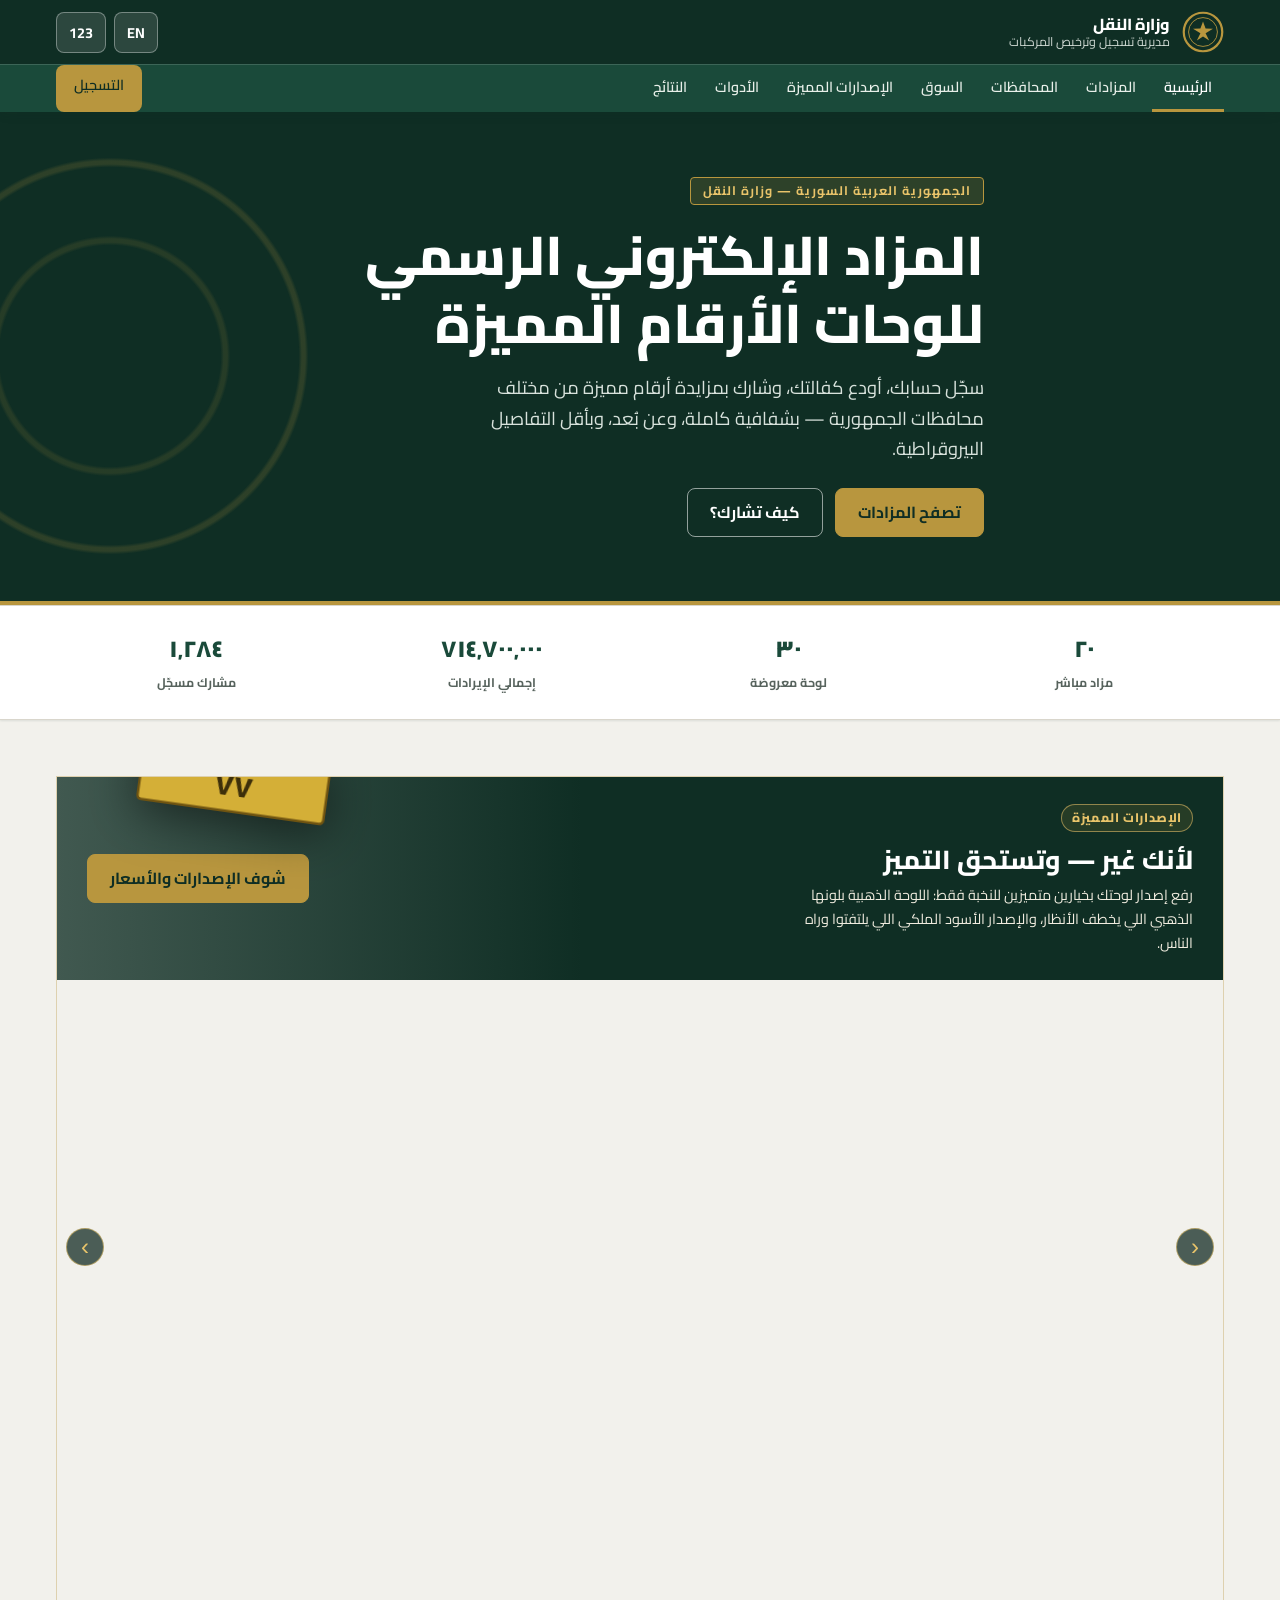
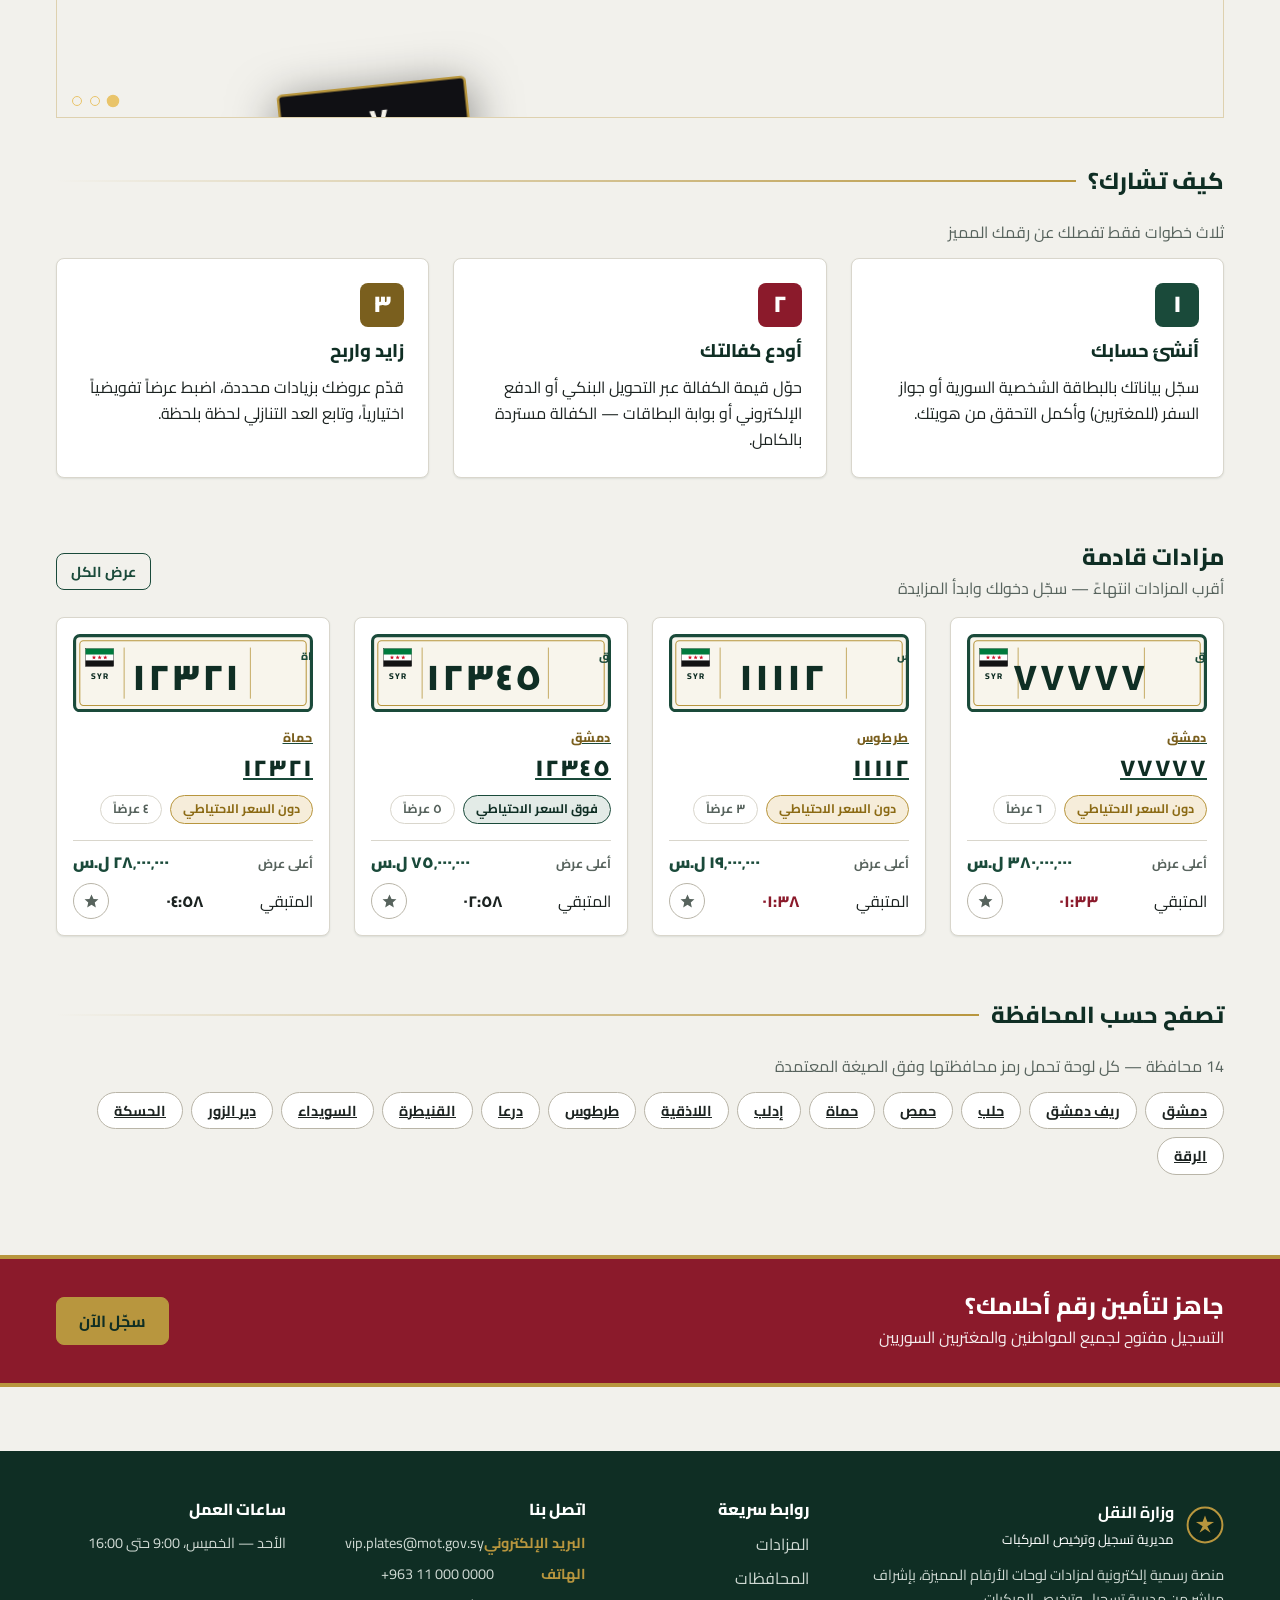
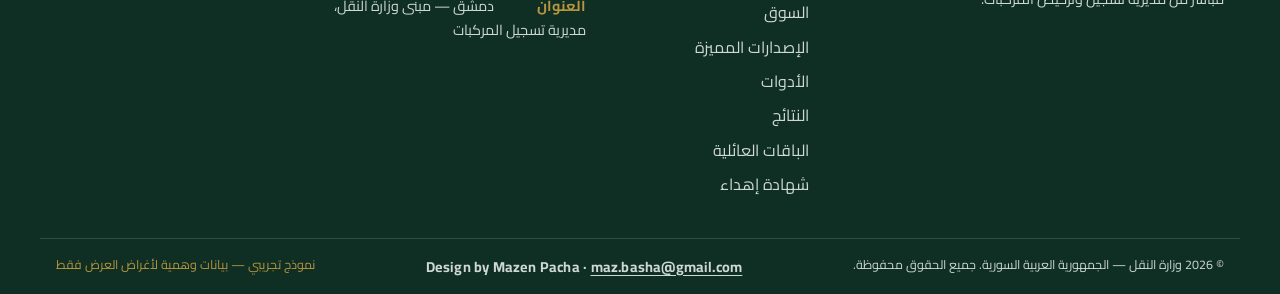
==== commit 1e9579f9: "lane-a deploy 12:22" ====
--- a/lane-a/index.html
+++ b/lane-a/index.html
@@ -41,32 +41,49 @@
 
   <div class="container page">
     <!-- PO directive: surprise-gift banner (Shami) -->
-    <a class="promo-banner" href="gift.html?mode=surprise" id="promo-gift">
-      <div class="promo-bg" style="background-image:url('assets/img/hero-square.jpg')"></div>
-      <svg class="promo-plates" viewBox="0 0 460 150" aria-hidden="true"><g opacity="1"><rect x="3" y="3" width="454" height="144" rx="10" fill="#f8f5ec" stroke="#b8963e" stroke-width="6"/><text x="230" y="108" text-anchor="middle" font-family="Cairo,sans-serif" font-size="70" font-weight="900" letter-spacing="4" fill="#0f2e24">٧٧٧</text></g></svg>
-      <div class="promo-inner">
-        <div>
-          <span class="promo-kicker" data-i18n="promo.gift.kick">هدية ما بتتنسى</span>
-          <h3 data-i18n="promo.gift.t">فاجئ حبيبك، مرتك، أو صاحبك بلوحة ما بتتكرر!</h3>
-          <p data-i18n="promo.gift.d">اسأل على تاريخ ميلاده — نجيبلك رقم قريب عليه، أو رقم بيشبه اسمه — ونكتبلك شهادة هدية بخط عربي حلو. هيك هدية بتضل عالطريق معاه.</p>
-        </div>
-        <span class="promo-cta" data-i18n="promo.gift.cta">دوّر على رقم وذكرى ←</span>
+    <div class="hero-slider" id="promo-slider" aria-roledescription="carousel" aria-label="Promotions">
+      <div class="hs-track">
+
+        <a class="promo-banner hs-slide" href="editions.html" id="promo-editions">
+          <div class="promo-bg promo-bg-ed" style="background-image:url('assets/img/hero-square.jpg')"></div>
+          <div class="ed-mini ed-mini-gold"><svg viewBox="0 0 460 150" aria-hidden="true"><rect x="3" y="3" width="454" height="144" rx="10" fill="#d4af37" stroke="#6e5311" stroke-width="6"/><text x="230" y="108" text-anchor="middle" font-family="Cairo,sans-serif" font-size="70" font-weight="900" fill="#3d2f0a">٧٧</text></svg></div>
+          <div class="ed-mini ed-mini-royal"><svg viewBox="0 0 460 150" aria-hidden="true"><rect x="3" y="3" width="454" height="144" rx="10" fill="#101014" stroke="#b8963e" stroke-width="6"/><text x="230" y="108" text-anchor="middle" font-family="Cairo,sans-serif" font-size="70" font-weight="900" fill="#f5f2ea">٠٧</text></svg></div>
+          <div class="promo-inner">
+            <div><span class="promo-kicker" data-i18n="slide.1.kick">الإصدارات المميزة</span>
+              <h3 data-i18n="slide.1.t">لأنك غير — وتستحق التميز</h3>
+              <p data-i18n="slide.1.d">رفع إصدار لوحتك بخيارين متميزين للنخبة فقط: اللوحة الذهبية بلونها الذهبي اللي يخطف الأنظار، والإصدار الأسود الملكي اللي يلتفتوا وراه الناس.</p></div>
+            <span class="btn btn-gold" data-i18n="slide.1.cta">شوف الإصدارات والأسعار</span>
+          </div>
+        </a>
+
+        <a class="promo-banner hs-slide" href="gift.html?mode=surprise" id="promo-gift">
+          <div class="promo-bg" style="background-image:url('assets/img/hero-square.jpg')"></div>
+          <svg class="promo-plates" viewBox="0 0 460 150" aria-hidden="true"><g opacity="1"><rect x="3" y="3" width="454" height="144" rx="10" fill="#f8f5ec" stroke="#b8963e" stroke-width="6"/><text x="230" y="108" text-anchor="middle" font-family="Cairo,sans-serif" font-size="70" font-weight="900" letter-spacing="4" fill="#0f2e24">٥٠٣١٤</text></g></svg>
+          <div class="promo-inner">
+            <div><span class="promo-kicker" data-i18n="slide.2.kick">هدية ما بتتنسى</span>
+              <h3 data-i18n="slide.2.t">فاجئ حبيبك، مرتك، أو صاحبك بلوحة ما بتتكرر!</h3>
+              <p data-i18n="slide.2.d">اسأل على تاريخ ميلاده — نجيبلك رقم قريب عليه، أو رقم بيشبه اسمه — ونكتبلك شهادة هدية بخط عربي حلو. هيك هدية بتضل عالطريق معاه.</p></div>
+            <span class="btn btn-gold" data-i18n="slide.2.cta">دوّر على رقم وذكرى</span>
+          </div>
+        </a>
+
+        <a class="promo-banner hs-slide" href="packages.html" id="promo-family">
+          <div class="promo-bg" style="background-image:url('assets/img/hero-16x9.jpg')"></div>
+          <div class="fam-plates"><svg viewBox="0 0 460 150" aria-hidden="true"><rect x="3" y="3" width="454" height="144" rx="10" fill="#f8f5ec" stroke="#b8963e" stroke-width="6"/><text x="230" y="108" text-anchor="middle" font-family="Cairo,sans-serif" font-size="70" font-weight="900" letter-spacing="4" fill="#0f2e24">٧٧٧</text></svg>
+          <svg viewBox="0 0 460 150" aria-hidden="true"><rect x="3" y="3" width="454" height="144" rx="10" fill="#f8f5ec" stroke="#b8963e" stroke-width="6"/><text x="230" y="108" text-anchor="middle" font-family="Cairo,sans-serif" font-size="70" font-weight="900" letter-spacing="4" fill="#0f2e24">٧٧٨</text></svg></div>
+          <div class="promo-inner">
+            <div><span class="promo-kicker" data-i18n="slide.3.kick">عائلة واحدة.. رقم واحد</span>
+              <h3 data-i18n="slide.3.t">سيارتك، سيارة مرتك، وسيارات العيال — بنفس الرقم!</h3>
+              <p data-i18n="slide.3.d">باقات العائلة: نفس الرقم أو سلسلة متتابعة إلك ولشريكك ولدك وبنتك. منظرهم سوا بالعزوة والفرح بيسوى حساب.</p></div>
+            <span class="btn btn-gold" data-i18n="slide.3.cta">شوف باقات العائلة</span>
+          </div>
+        </a>
+
       </div>
-    </a>
-
-    <!-- PO directive: family packages banner (Shami) -->
-    <a class="promo-banner" href="packages.html" id="promo-family">
-      <div class="promo-bg" style="background-image:url('assets/img/banner-16x9.jpg')"></div>
-      <svg class="promo-plates" viewBox="0 0 460 150" aria-hidden="true"><g><rect x="3" y="3" width="454" height="144" rx="10" fill="#f8f5ec" stroke="#b8963e" stroke-width="6"/><text x="230" y="108" text-anchor="middle" font-family="Cairo,sans-serif" font-size="70" font-weight="900" letter-spacing="4" fill="#0f2e24">١٢٣</text></g></svg>
-      <div class="promo-inner">
-        <div>
-          <span class="promo-kicker" data-i18n="promo.fam.kick">عائلة واحدة.. رقم واحد</span>
-          <h3 data-i18n="promo.fam.t">سيارتك، سيارة مرتك، وسيارات العيال — بنفس الرقم!</h3>
-          <p data-i18n="promo.fam.d">باقات العائلة: نفس الرقم أو سلسلة متتابعة إلك ولشريكك ولدك وبنتك. منظرهم سوا بالعزوة والفرح بيسوى حساب.</p>
-        </div>
-        <span class="promo-cta" data-i18n="promo.fam.cta">شوف باقات العائلة ←</span>
-      </div>
-    </a>
+      <div class="hs-dots" role="tablist" aria-label="slides"></div>
+      <button class="hs-arrow hs-prev" type="button" aria-label="Previous slide">&#8249;</button>
+      <button class="hs-arrow hs-next" type="button" aria-label="Next slide">&#8250;</button>
+    </div>
 
     <!-- 3-step guide -->
     <section id="steps" class="section" style="margin-top:var(--sp-7)">
--- a/lane-a/css/app.css
+++ b/lane-a/css/app.css
@@ -862,11 +862,57 @@
 .promo-banner{display:block;position:relative;border-radius:var(--r-lg,16px);overflow:hidden;color:#fff;text-decoration:none;margin-bottom:var(--sp-5,28px);border:1px solid rgba(184,150,62,.35)}
 .promo-banner .promo-bg{position:absolute;inset:0;background-size:cover;background-position:center;transition:transform .5s ease}
 .promo-banner:hover .promo-bg{transform:scale(1.04)}
-.promo-banner .promo-inner{position:relative;display:flex;align-items:center;justify-content:space-between;gap:18px;padding:26px 30px;min-height:150px;background:linear-gradient(90deg,rgba(10,36,28,.94) 30%,rgba(10,36,28,.62))}
-[dir="rtl"] .promo-banner .promo-inner{background:linear-gradient(270deg,rgba(10,36,28,.94) 30%,rgba(10,36,28,.62))}
-.promo-kicker{display:inline-block;font-size:var(--fs-xs,12px);font-weight:800;letter-spacing:.6px;color:#b8963e;border:1px solid rgba(184,150,62,.5);padding:3px 10px;border-radius:999px;margin-bottom:10px}
-.promo-banner h3{margin:0 0 6px;font-size:clamp(19px,2.6vw,26px);line-height:1.35}
-.promo-banner p{margin:0;color:#e8e4d8;max-width:52ch;font-size:var(--fs-sm,14px)}
+.promo-banner .promo-inner{position:relative;display:flex;align-items:center;justify-content:space-between;gap:18px;padding:26px 30px;min-height:150px;background:linear-gradient(90deg,#0f2e24 55%,rgba(15,46,36,.78))}
+[dir="rtl"] .promo-banner .promo-inner{background:linear-gradient(270deg,#0f2e24 55%,rgba(15,46,36,.78))}
+.promo-kicker{display:inline-block;font-size:var(--fs-xs,12px);font-weight:800;letter-spacing:.6px;color:#e9c46a;background:rgba(184,150,62,.14);border:1px solid rgba(233,196,106,.55);padding:3px 10px;border-radius:999px;margin-bottom:10px}
+/* WCAG AA pass — PO design directive: headings must not inherit green-on-green */
+.promo-banner h3{margin:0 0 6px;font-size:clamp(19px,2.6vw,26px);line-height:1.35;color:#fff}
+.promo-banner h3::after{display:none}
+.promo-banner p{margin:0;color:#f0ecdf;max-width:52ch;font-size:var(--fs-sm,14px)}
 .promo-cta{flex:0 0 auto;display:inline-flex;align-items:center;gap:8px;background:#b8963e;color:#0f2e24;font-weight:800;padding:11px 20px;border-radius:10px;white-space:nowrap}
 .promo-banner .promo-plates{position:absolute;inset-inline-end:-30px;top:50%;transform:translateY(-50%) rotate(6deg);width:min(46%,320px);opacity:.28;pointer-events:none}
 @media (max-width:720px){.promo-banner .promo-inner{flex-direction:column;align-items:flex-start;padding:20px}.promo-cta{align-self:stretch;justify-content:center}.promo-banner .promo-plates{display:none}}
+
+/* PO fix: mobile plate comfort — smaller on phones, breathing room */
+@media (max-width: 720px) {
+  .plate-svg{width:84%;margin-inline:auto}
+  .detail-plate .plate-svg{width:90%}
+  #sp-results .card{padding:10px}
+  #sp-results .plate-svg{width:96%}
+}
+
+/* ---- PO WCAG sweep: overlay text must never inherit dark-on-dark ---- */
+.hero .eyebrow{color:#e9c46a}
+.cta-band h2,.cta-band p,.cta-band .eyebrow{color:#fff}
+.cta-band p,.cta-band .text-muted{opacity:.92}
+/* promo ghost plate needs separation from the card edge */
+.promo-banner .promo-plates{opacity:.4;filter:drop-shadow(0 2px 10px rgba(0,0,0,.55))}
+
+/* ---------- hero promo slider (PO: editions/gift/family carousel) ---------- */
+.hero-slider{position:relative;margin-block:var(--sp-5);border-radius:var(--radius-lg);overflow:hidden}
+.hs-track{display:flex;transition:transform .55s cubic-bezier(.22,.8,.3,1)}
+.hs-slide{flex:0 0 100%;min-width:100%}
+.hero-slider .promo-banner{margin-block:0;border-radius:0}
+.hs-dots{position:absolute;bottom:12px;inset-inline-end:16px;display:flex;gap:8px;z-index:3}
+.hs-dots button{width:10px;height:10px;border-radius:50%;border:1.5px solid #e9c46a;background:transparent;padding:0;cursor:pointer;transition:background .2s,transform .2s}
+.hs-dots button[aria-selected="true"]{background:#e9c46a;transform:scale(1.25)}
+.hs-arrow{position:absolute;top:50%;transform:translateY(-50%);z-index:3;width:38px;height:38px;border-radius:50%;border:1px solid rgba(233,196,106,.6);background:rgba(10,36,28,.72);color:#e9c46a;font-size:24px;line-height:1;cursor:pointer;display:flex;align-items:center;justify-content:center;transition:background .2s}
+.hs-arrow:hover{background:rgba(10,36,28,.95)}
+.hs-prev{inset-inline-start:10px}.hs-next{inset-inline-end:10px}
+@media (max-width:720px){.hs-arrow{display:none}}
+@media (prefers-reduced-motion: reduce){.hs-track{transition:none}}
+
+/* editions page */
+.ed-grid{display:grid;grid-template-columns:repeat(auto-fit,minmax(300px,1fr));gap:var(--sp-5)}
+.ed-card{text-align:center;padding:28px}
+.ed-hero-plate{width:min(340px,90%);margin-bottom:16px;filter:drop-shadow(0 8px 22px rgba(0,0,0,.25))}
+.ed-gold{border-top:4px solid #d4af37}
+.ed-royal{border-top:4px solid #101014;background:linear-gradient(180deg,#fffdf6,#f6f2e4)}
+[data-theme="dark"] .ed-royal{background:linear-gradient(180deg,#16181c,#0d0e11)}
+.ed-price{display:flex;align-items:center;justify-content:center;gap:10px;flex-wrap:wrap;margin:14px 0 18px;font-size:var(--fs-lg)}
+.ed-price s{color:var(--c-text-muted)}
+.ed-was{color:var(--c-text-muted);font-weight:400}
+.ed-mini{position:absolute;width:190px;filter:drop-shadow(0 10px 24px rgba(0,0,0,.5));z-index:1}
+.ed-mini-gold{top:-26px;inset-inline-end:7%;transform:rotate(8deg)}
+.ed-mini-royal{bottom:-30px;inset-inline-end:19%;transform:rotate(-6deg)}
+@media (max-width:900px){.ed-mini{display:none}}
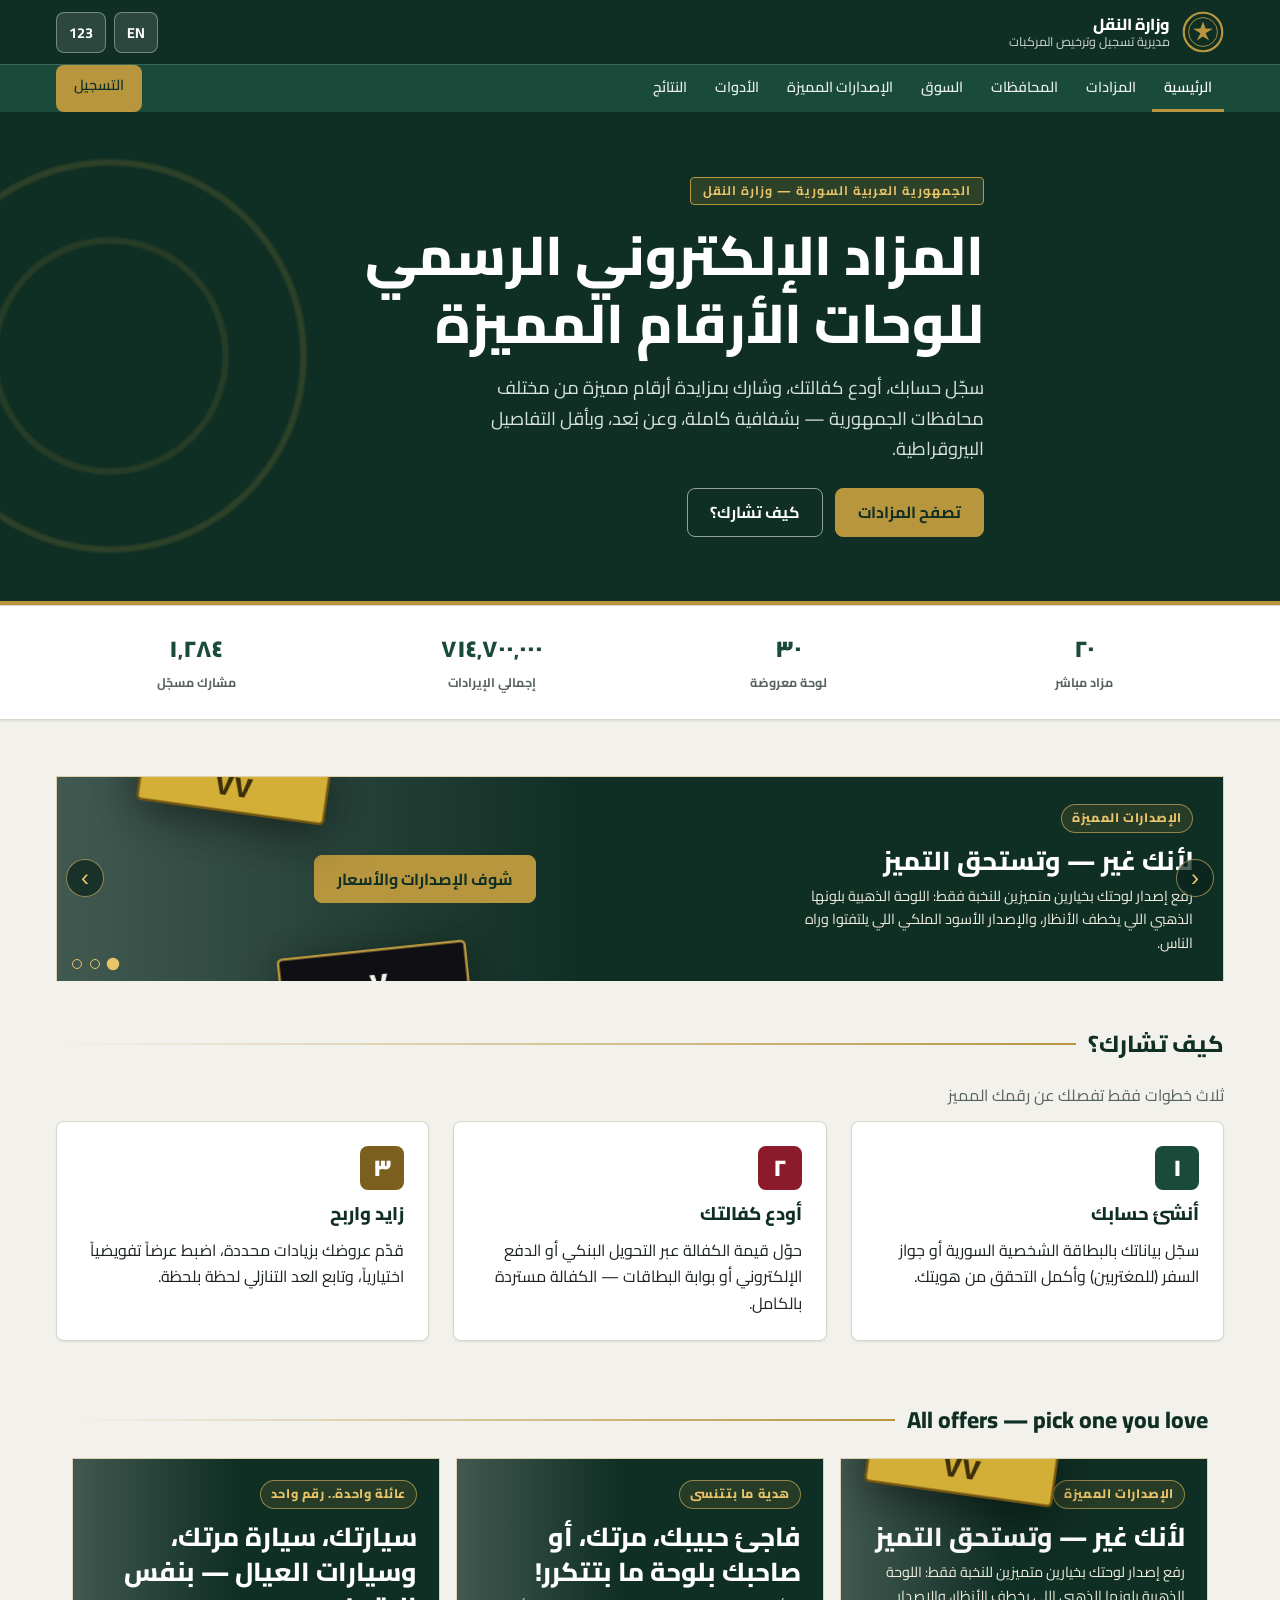
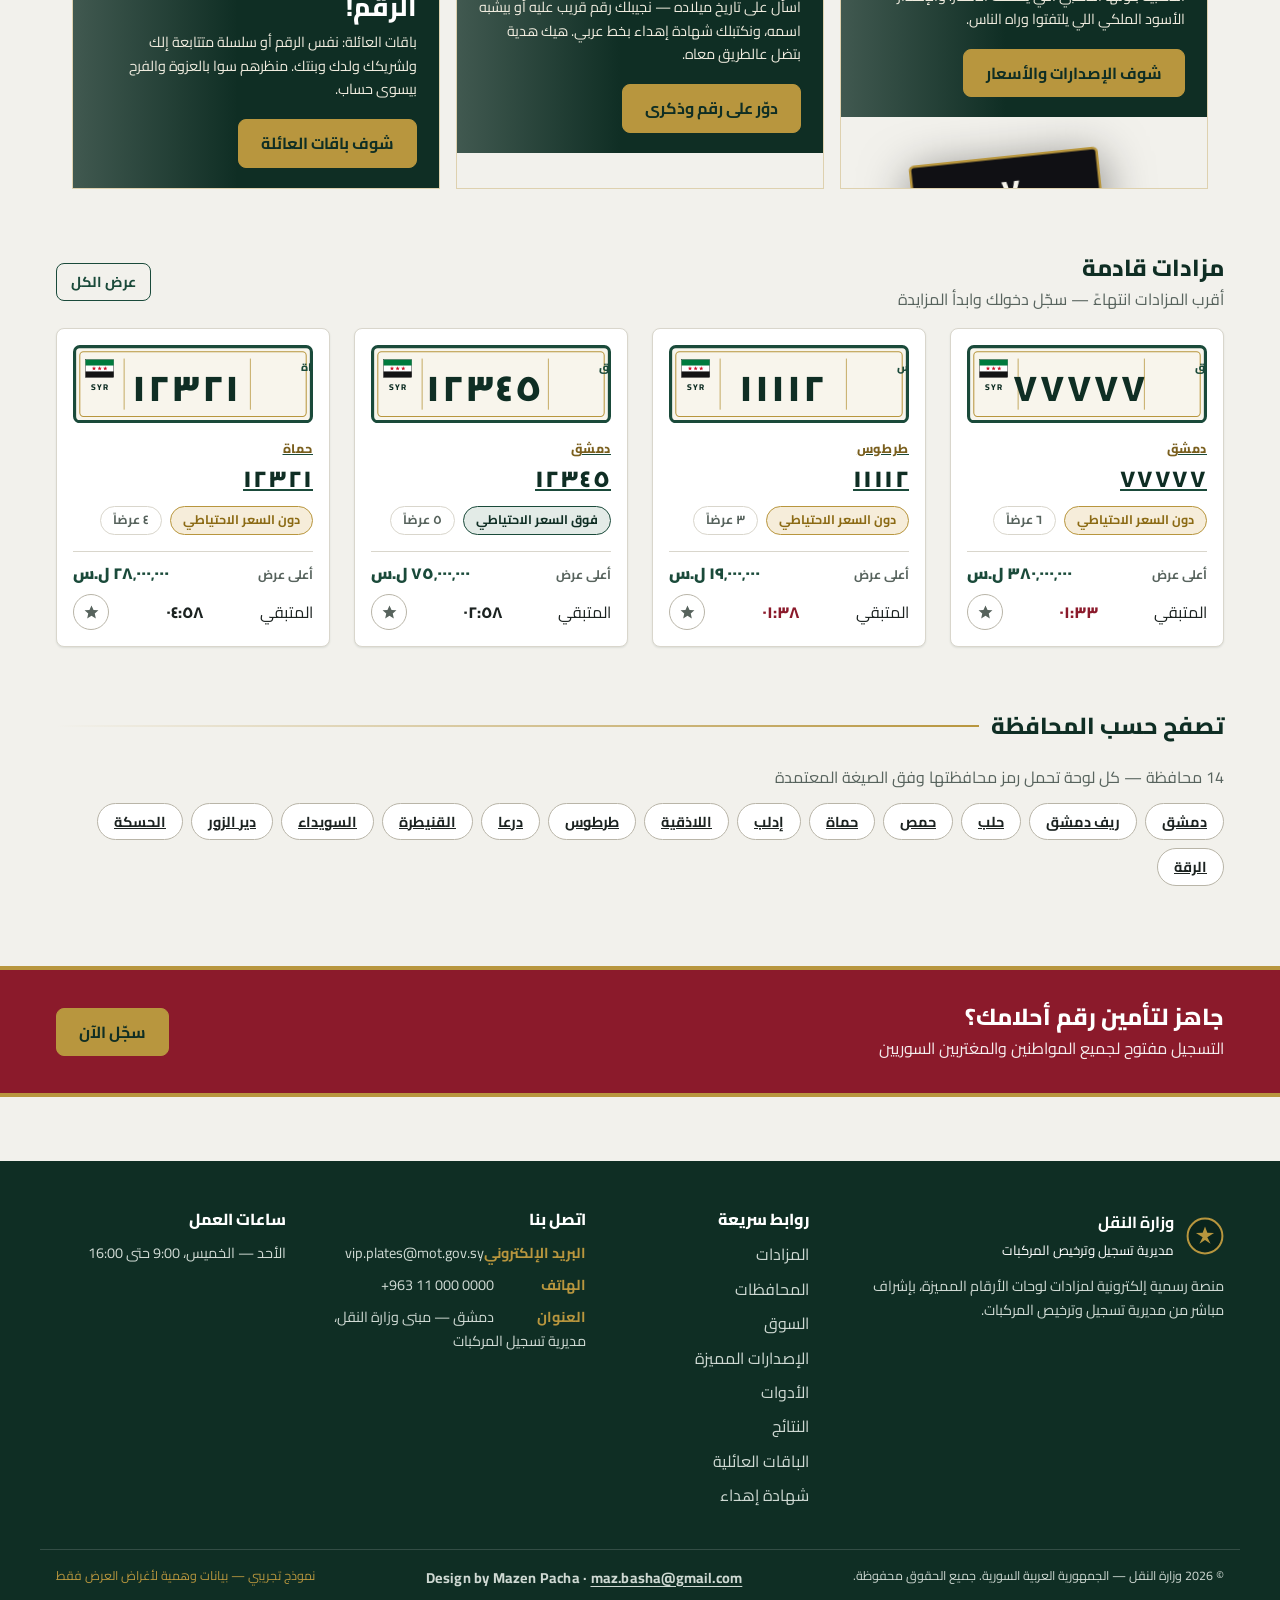
==== commit da7198ae: "lane-a deploy 12:38" ====
--- a/lane-a/index.html
+++ b/lane-a/index.html
@@ -107,6 +107,52 @@
         </div>
       </div>
     </section>
+  <section class="section">
+    <div class="container">
+      <h2 class="section-title" data-i18n="promo.more.title">كل العروض — بالعين بين إيديك</h2>
+    <div class="promo-grid" id="promo-grid" aria-roledescription="carousel" aria-label="Promotions">
+      <div class="pg-track">
+
+        <a class="promo-banner pg-card" href="editions.html">
+          <div class="promo-bg promo-bg-ed" style="background-image:url('assets/img/hero-square.jpg')"></div>
+          <div class="ed-mini ed-mini-gold"><svg viewBox="0 0 460 150" aria-hidden="true"><rect x="3" y="3" width="454" height="144" rx="10" fill="#d4af37" stroke="#6e5311" stroke-width="6"/><text x="230" y="108" text-anchor="middle" font-family="Cairo,sans-serif" font-size="70" font-weight="900" fill="#3d2f0a">٧٧</text></svg></div>
+          <div class="ed-mini ed-mini-royal"><svg viewBox="0 0 460 150" aria-hidden="true"><rect x="3" y="3" width="454" height="144" rx="10" fill="#101014" stroke="#b8963e" stroke-width="6"/><text x="230" y="108" text-anchor="middle" font-family="Cairo,sans-serif" font-size="70" font-weight="900" fill="#f5f2ea">٠٧</text></svg></div>
+          <div class="promo-inner">
+            <div><span class="promo-kicker" data-i18n="slide.1.kick">الإصدارات المميزة</span>
+              <h3 data-i18n="slide.1.t">لأنك غير — وتستحق التميز</h3>
+              <p data-i18n="slide.1.d">رفع إصدار لوحتك بخيارين متميزين للنخبة فقط: اللوحة الذهبية بلونها الذهبي اللي يخطف الأنظار، والإصدار الأسود الملكي اللي يلتفتوا وراه الناس.</p></div>
+            <span class="btn btn-gold" data-i18n="slide.1.cta">شوف الإصدارات والأسعار</span>
+          </div>
+        </a>
+
+        <a class="promo-banner pg-card" href="gift.html?mode=surprise">
+          <div class="promo-bg" style="background-image:url('assets/img/hero-square.jpg')"></div>
+          <svg class="promo-plates" viewBox="0 0 460 150" aria-hidden="true"><g opacity="1"><rect x="3" y="3" width="454" height="144" rx="10" fill="#f8f5ec" stroke="#b8963e" stroke-width="6"/><text x="230" y="108" text-anchor="middle" font-family="Cairo,sans-serif" font-size="70" font-weight="900" letter-spacing="4" fill="#0f2e24">٥٠٣١٤</text></g></svg>
+          <div class="promo-inner">
+            <div><span class="promo-kicker" data-i18n="slide.2.kick">هدية ما بتتنسى</span>
+              <h3 data-i18n="slide.2.t">فاجئ حبيبك، مرتك، أو صاحبك بلوحة ما بتتكرر!</h3>
+              <p data-i18n="slide.2.d">اسأل على تاريخ ميلاده — نجيبلك رقم قريب عليه، أو رقم بيشبه اسمه — ونكتبلك شهادة هدية بخط عربي حلو. هيك هدية بتضل عالطريق معاه.</p></div>
+            <span class="btn btn-gold" data-i18n="slide.2.cta">دوّر على رقم وذكرى</span>
+          </div>
+        </a>
+
+        <a class="promo-banner pg-card" href="packages.html">
+          <div class="promo-bg" style="background-image:url('assets/img/hero-16x9.jpg')"></div>
+          <div class="fam-plates"><svg viewBox="0 0 460 150" aria-hidden="true"><rect x="3" y="3" width="454" height="144" rx="10" fill="#f8f5ec" stroke="#b8963e" stroke-width="6"/><text x="230" y="108" text-anchor="middle" font-family="Cairo,sans-serif" font-size="70" font-weight="900" letter-spacing="4" fill="#0f2e24">٧٧٧</text></svg>
+          <svg viewBox="0 0 460 150" aria-hidden="true"><rect x="3" y="3" width="454" height="144" rx="10" fill="#f8f5ec" stroke="#b8963e" stroke-width="6"/><text x="230" y="108" text-anchor="middle" font-family="Cairo,sans-serif" font-size="70" font-weight="900" letter-spacing="4" fill="#0f2e24">٧٧٨</text></svg></div>
+          <div class="promo-inner">
+            <div><span class="promo-kicker" data-i18n="slide.3.kick">عائلة واحدة.. رقم واحد</span>
+              <h3 data-i18n="slide.3.t">سيارتك، سيارة مرتك، وسيارات العيال — بنفس الرقم!</h3>
+              <p data-i18n="slide.3.d">باقات العائلة: نفس الرقم أو سلسلة متتابعة إلك ولشريكك ولدك وبنتك. منظرهم سوا بالعزوة والفرح بيسوى حساب.</p></div>
+            <span class="btn btn-gold" data-i18n="slide.3.cta">شوف باقات العائلة</span>
+          </div>
+        </a>
+
+      </div>
+      <div class="pg-hidden-nav" hidden></div>
+    </div>
+  </section>
+
 
     <!-- Upcoming auctions strip -->
     <section class="section">
--- a/lane-a/css/app.css
+++ b/lane-a/css/app.css
@@ -870,8 +870,9 @@
 .promo-banner h3::after{display:none}
 .promo-banner p{margin:0;color:#f0ecdf;max-width:52ch;font-size:var(--fs-sm,14px)}
 .promo-cta{flex:0 0 auto;display:inline-flex;align-items:center;gap:8px;background:#b8963e;color:#0f2e24;font-weight:800;padding:11px 20px;border-radius:10px;white-space:nowrap}
-.promo-banner .promo-plates{position:absolute;inset-inline-end:-30px;top:50%;transform:translateY(-50%) rotate(6deg);width:min(46%,320px);opacity:.28;pointer-events:none}
-@media (max-width:720px){.promo-banner .promo-inner{flex-direction:column;align-items:flex-start;padding:20px}.promo-cta{align-self:stretch;justify-content:center}.promo-banner .promo-plates{display:none}}
+.hs-slide{overflow:hidden}
+.hs-slide .promo-plates{position:absolute;inset-inline-end:-30px;top:50%;transform:translateY(-50%) rotate(6deg);width:min(46%,320px);opacity:.28;pointer-events:none}
+@media (max-width:720px){.promo-banner .promo-inner{flex-direction:column;align-items:flex-start;padding:20px}.promo-cta{align-self:stretch;justify-content:center}.hs-slide .promo-plates{display:none}}
 
 /* PO fix: mobile plate comfort — smaller on phones, breathing room */
 @media (max-width: 720px) {
@@ -886,11 +887,11 @@
 .cta-band h2,.cta-band p,.cta-band .eyebrow{color:#fff}
 .cta-band p,.cta-band .text-muted{opacity:.92}
 /* promo ghost plate needs separation from the card edge */
-.promo-banner .promo-plates{opacity:.4;filter:drop-shadow(0 2px 10px rgba(0,0,0,.55))}
+.promo-banner .hs-slide .promo-plates{opacity:.4;filter:drop-shadow(0 2px 10px rgba(0,0,0,.55))}
 
 /* ---------- hero promo slider (PO: editions/gift/family carousel) ---------- */
 .hero-slider{position:relative;margin-block:var(--sp-5);border-radius:var(--radius-lg);overflow:hidden}
-.hs-track{display:flex;transition:transform .55s cubic-bezier(.22,.8,.3,1)}
+.hs-track{display:flex;transition:transform .55s cubic-bezier(.22,.8,.3,1);will-change:transform}
 .hs-slide{flex:0 0 100%;min-width:100%}
 .hero-slider .promo-banner{margin-block:0;border-radius:0}
 .hs-dots{position:absolute;bottom:12px;inset-inline-end:16px;display:flex;gap:8px;z-index:3}
@@ -916,3 +917,28 @@
 .ed-mini-gold{top:-26px;inset-inline-end:7%;transform:rotate(8deg)}
 .ed-mini-royal{bottom:-30px;inset-inline-end:19%;transform:rotate(-6deg)}
 @media (max-width:900px){.ed-mini{display:none}}
+
+/* editions slide art: keep floating plates visible on tablets too, tuck them clear of copy */
+@media (max-width: 900px) and (min-width: 721px){.ed-mini{width:130px}.ed-mini-royal{inset-inline-end:14%}}
+.promo-banner .promo-inner{padding-inline-end:clamp(30px,22%,260px)}
+
+/* promo grid (below-fold repeat of the 3 banners, PO request) */
+.promo-grid{margin-block:0}
+.pg-track{display:grid;grid-template-columns:repeat(auto-fit,minmax(300px,1fr));gap:var(--sp-4)}
+.pg-card{border-radius:var(--radius-lg);margin-block:0}
+.pg-card .promo-inner{padding:20px 22px;min-height:210px;flex-direction:column;align-items:flex-start;justify-content:flex-end}
+.pg-card .btn{align-self:flex-start}
+@media (max-width:900px){.pg-card .ed-mini{display:none}}
+
+/* grid cards: decorative plates hidden entirely (cleaner), slider keeps them */
+.promo-grid .promo-plates,.promo-grid .fam-plates{display:none}
+
+/* slider v3 (PO "plate still broken" root fix): stacked slides, JS toggles .is-active.
+   Slides never translate off-screen, so nothing leaks out of the document width. */
+.hs-track{position:relative;align-items:stretch;transform:none !important}
+.hs-slide{flex:none;width:100%}
+.hero-slider .hs-slide{display:none}
+.hero-slider .hs-slide.is-active{display:block}
+
+/* belt & braces: slider window must never leak horizontally */
+.hero-slider{overflow-x:hidden}
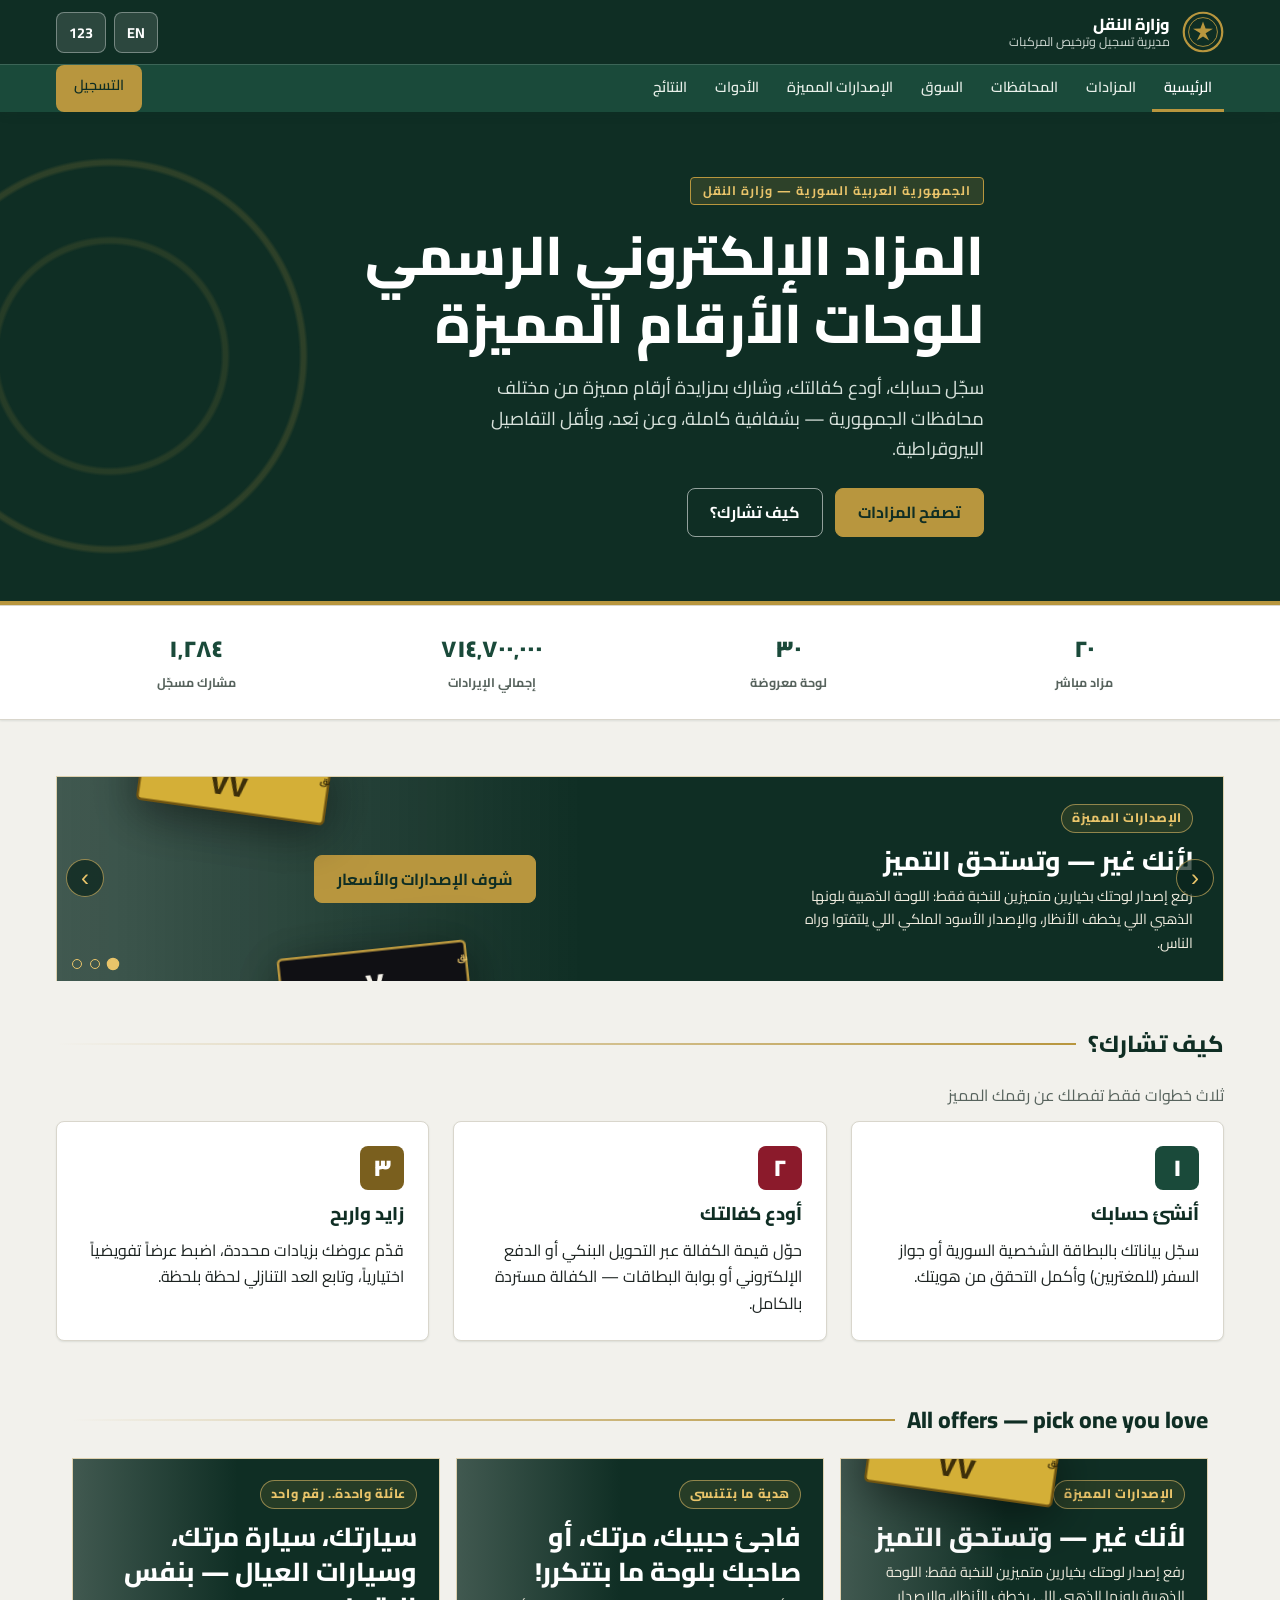
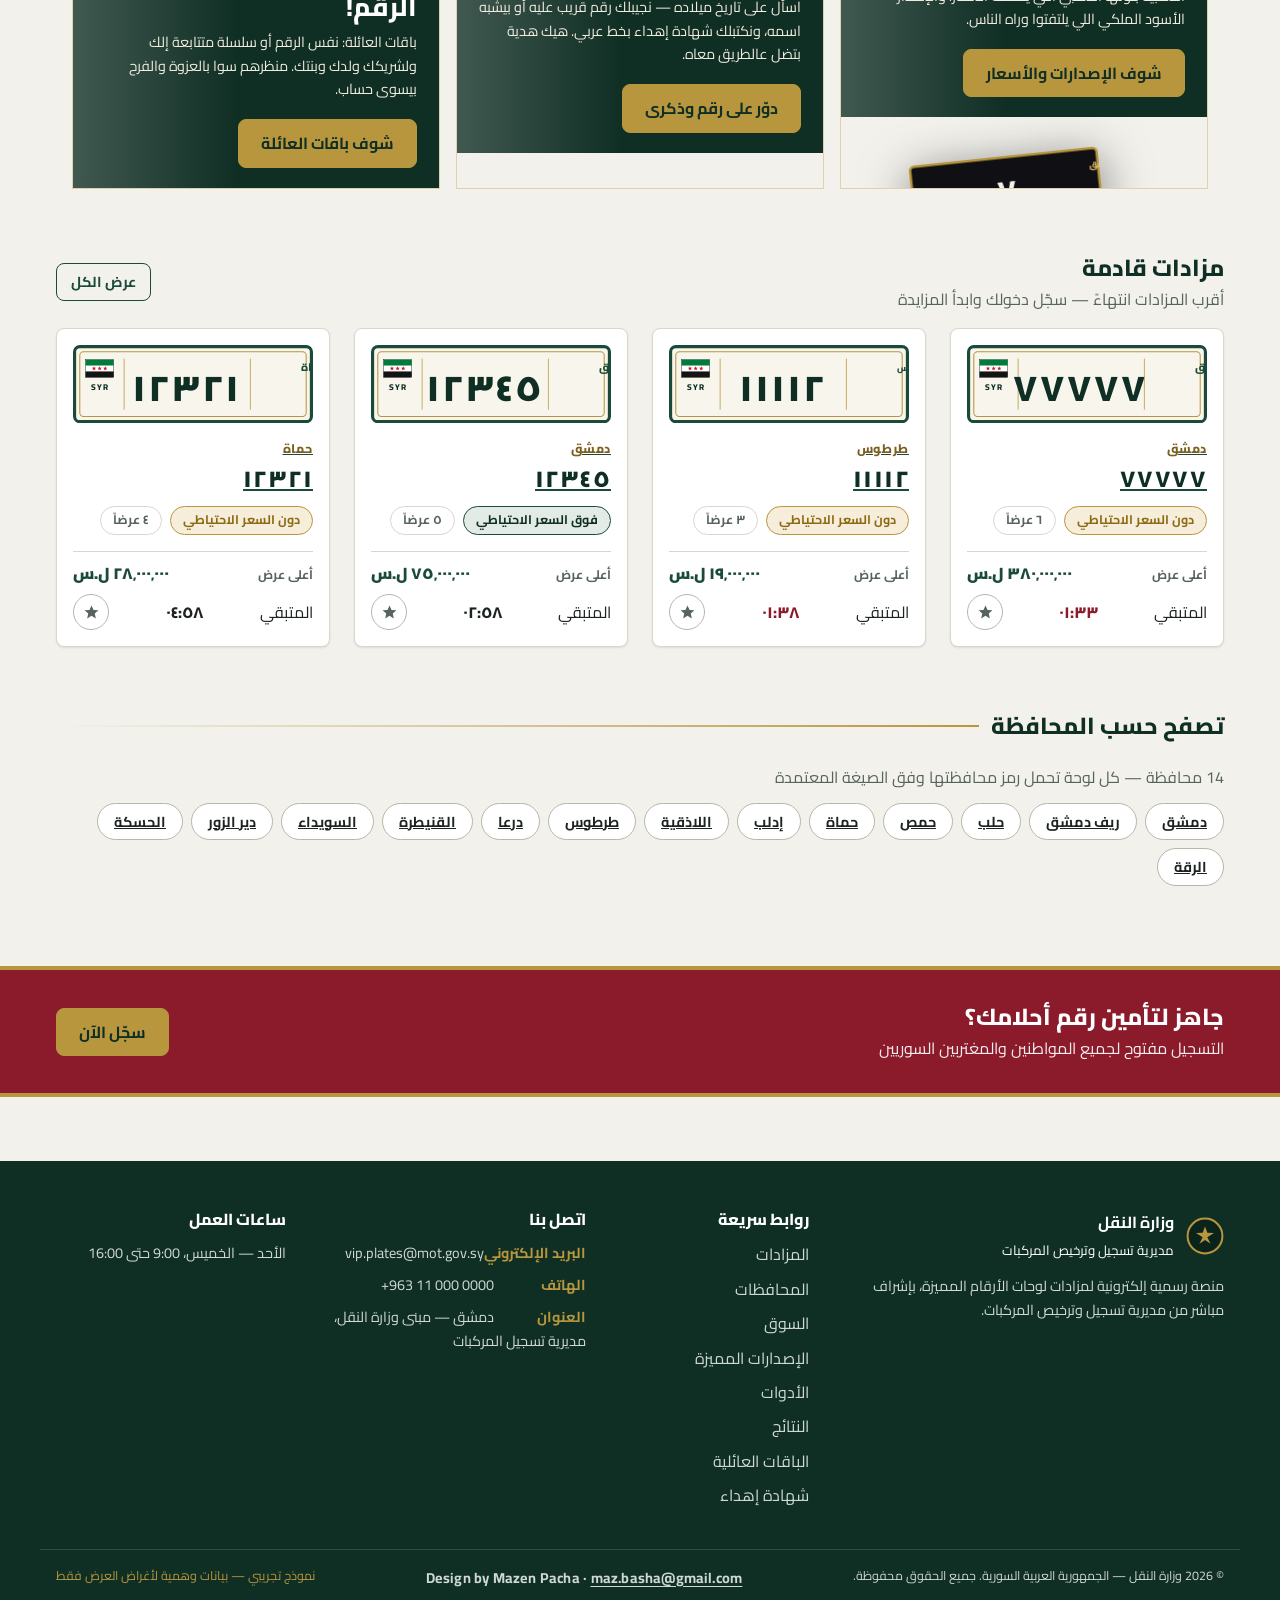
==== commit 2f6a8a2d: "lane-a deploy 12:40" ====
--- a/lane-a/index.html
+++ b/lane-a/index.html
@@ -46,8 +46,8 @@
 
         <a class="promo-banner hs-slide" href="editions.html" id="promo-editions">
           <div class="promo-bg promo-bg-ed" style="background-image:url('assets/img/hero-square.jpg')"></div>
-          <div class="ed-mini ed-mini-gold"><svg viewBox="0 0 460 150" aria-hidden="true"><rect x="3" y="3" width="454" height="144" rx="10" fill="#d4af37" stroke="#6e5311" stroke-width="6"/><text x="230" y="108" text-anchor="middle" font-family="Cairo,sans-serif" font-size="70" font-weight="900" fill="#3d2f0a">٧٧</text></svg></div>
-          <div class="ed-mini ed-mini-royal"><svg viewBox="0 0 460 150" aria-hidden="true"><rect x="3" y="3" width="454" height="144" rx="10" fill="#101014" stroke="#b8963e" stroke-width="6"/><text x="230" y="108" text-anchor="middle" font-family="Cairo,sans-serif" font-size="70" font-weight="900" fill="#f5f2ea">٠٧</text></svg></div>
+          <div class="ed-mini ed-mini-gold"><svg viewBox="0 0 460 150" aria-hidden="true"><rect x="3" y="3" width="454" height="144" rx="10" fill="#d4af37" stroke="#6e5311" stroke-width="6"/><text x="218" y="108" text-anchor="middle" font-family="Cairo,sans-serif" font-size="70" font-weight="900" fill="#3d2f0a">٧٧</text><text x="437" y="50" text-anchor="end" direction="rtl" font-family="Cairo,sans-serif" font-size="21" font-weight="800" fill="#3d2f0a">دمشق</text></svg></div>
+          <div class="ed-mini ed-mini-royal"><svg viewBox="0 0 460 150" aria-hidden="true"><rect x="3" y="3" width="454" height="144" rx="10" fill="#101014" stroke="#b8963e" stroke-width="6"/><text x="218" y="108" text-anchor="middle" font-family="Cairo,sans-serif" font-size="70" font-weight="900" fill="#f5f2ea">٠٧</text><text x="437" y="50" text-anchor="end" direction="rtl" font-family="Cairo,sans-serif" font-size="21" font-weight="800" fill="#e9c46a">دمشق</text></svg></div>
           <div class="promo-inner">
             <div><span class="promo-kicker" data-i18n="slide.1.kick">الإصدارات المميزة</span>
               <h3 data-i18n="slide.1.t">لأنك غير — وتستحق التميز</h3>
@@ -58,7 +58,7 @@
 
         <a class="promo-banner hs-slide" href="gift.html?mode=surprise" id="promo-gift">
           <div class="promo-bg" style="background-image:url('assets/img/hero-square.jpg')"></div>
-          <svg class="promo-plates" viewBox="0 0 460 150" aria-hidden="true"><g opacity="1"><rect x="3" y="3" width="454" height="144" rx="10" fill="#f8f5ec" stroke="#b8963e" stroke-width="6"/><text x="230" y="108" text-anchor="middle" font-family="Cairo,sans-serif" font-size="70" font-weight="900" letter-spacing="4" fill="#0f2e24">٥٠٣١٤</text></g></svg>
+          <svg class="promo-plates" viewBox="0 0 460 150" aria-hidden="true"><g opacity="1"><rect x="3" y="3" width="454" height="144" rx="10" fill="#f8f5ec" stroke="#b8963e" stroke-width="6"/><text x="218" y="108" text-anchor="middle" font-family="Cairo,sans-serif" font-size="70" font-weight="900" letter-spacing="4" fill="#0f2e24">٥٠٣١٤</text><line x1="340" y1="26" x2="340" y2="124" stroke="#b8963e" stroke-width="1.5"/><text x="437" y="50" text-anchor="end" direction="rtl" font-family="Cairo,sans-serif" font-size="21" font-weight="800" fill="#1a4a3a">دمشق</text></g></svg>
           <div class="promo-inner">
             <div><span class="promo-kicker" data-i18n="slide.2.kick">هدية ما بتتنسى</span>
               <h3 data-i18n="slide.2.t">فاجئ حبيبك، مرتك، أو صاحبك بلوحة ما بتتكرر!</h3>
@@ -69,8 +69,8 @@
 
         <a class="promo-banner hs-slide" href="packages.html" id="promo-family">
           <div class="promo-bg" style="background-image:url('assets/img/hero-16x9.jpg')"></div>
-          <div class="fam-plates"><svg viewBox="0 0 460 150" aria-hidden="true"><rect x="3" y="3" width="454" height="144" rx="10" fill="#f8f5ec" stroke="#b8963e" stroke-width="6"/><text x="230" y="108" text-anchor="middle" font-family="Cairo,sans-serif" font-size="70" font-weight="900" letter-spacing="4" fill="#0f2e24">٧٧٧</text></svg>
-          <svg viewBox="0 0 460 150" aria-hidden="true"><rect x="3" y="3" width="454" height="144" rx="10" fill="#f8f5ec" stroke="#b8963e" stroke-width="6"/><text x="230" y="108" text-anchor="middle" font-family="Cairo,sans-serif" font-size="70" font-weight="900" letter-spacing="4" fill="#0f2e24">٧٧٨</text></svg></div>
+          <div class="fam-plates"><svg viewBox="0 0 460 150" aria-hidden="true"><rect x="3" y="3" width="454" height="144" rx="10" fill="#f8f5ec" stroke="#b8963e" stroke-width="6"/><text x="218" y="108" text-anchor="middle" font-family="Cairo,sans-serif" font-size="70" font-weight="900" letter-spacing="4" fill="#0f2e24">٧٧٧</text><line x1="340" y1="26" x2="340" y2="124" stroke="#b8963e" stroke-width="1.5"/><text x="437" y="50" text-anchor="end" direction="rtl" font-family="Cairo,sans-serif" font-size="21" font-weight="800" fill="#1a4a3a">دمشق</text></svg>
+          <svg viewBox="0 0 460 150" aria-hidden="true"><rect x="3" y="3" width="454" height="144" rx="10" fill="#f8f5ec" stroke="#b8963e" stroke-width="6"/><text x="218" y="108" text-anchor="middle" font-family="Cairo,sans-serif" font-size="70" font-weight="900" letter-spacing="4" fill="#0f2e24">٧٧٨</text><line x1="340" y1="26" x2="340" y2="124" stroke="#b8963e" stroke-width="1.5"/><text x="437" y="50" text-anchor="end" direction="rtl" font-family="Cairo,sans-serif" font-size="21" font-weight="800" fill="#1a4a3a">دمشق</text></svg></div>
           <div class="promo-inner">
             <div><span class="promo-kicker" data-i18n="slide.3.kick">عائلة واحدة.. رقم واحد</span>
               <h3 data-i18n="slide.3.t">سيارتك، سيارة مرتك، وسيارات العيال — بنفس الرقم!</h3>
@@ -115,8 +115,8 @@
 
         <a class="promo-banner pg-card" href="editions.html">
           <div class="promo-bg promo-bg-ed" style="background-image:url('assets/img/hero-square.jpg')"></div>
-          <div class="ed-mini ed-mini-gold"><svg viewBox="0 0 460 150" aria-hidden="true"><rect x="3" y="3" width="454" height="144" rx="10" fill="#d4af37" stroke="#6e5311" stroke-width="6"/><text x="230" y="108" text-anchor="middle" font-family="Cairo,sans-serif" font-size="70" font-weight="900" fill="#3d2f0a">٧٧</text></svg></div>
-          <div class="ed-mini ed-mini-royal"><svg viewBox="0 0 460 150" aria-hidden="true"><rect x="3" y="3" width="454" height="144" rx="10" fill="#101014" stroke="#b8963e" stroke-width="6"/><text x="230" y="108" text-anchor="middle" font-family="Cairo,sans-serif" font-size="70" font-weight="900" fill="#f5f2ea">٠٧</text></svg></div>
+          <div class="ed-mini ed-mini-gold"><svg viewBox="0 0 460 150" aria-hidden="true"><rect x="3" y="3" width="454" height="144" rx="10" fill="#d4af37" stroke="#6e5311" stroke-width="6"/><text x="218" y="108" text-anchor="middle" font-family="Cairo,sans-serif" font-size="70" font-weight="900" fill="#3d2f0a">٧٧</text><text x="437" y="50" text-anchor="end" direction="rtl" font-family="Cairo,sans-serif" font-size="21" font-weight="800" fill="#3d2f0a">دمشق</text></svg></div>
+          <div class="ed-mini ed-mini-royal"><svg viewBox="0 0 460 150" aria-hidden="true"><rect x="3" y="3" width="454" height="144" rx="10" fill="#101014" stroke="#b8963e" stroke-width="6"/><text x="218" y="108" text-anchor="middle" font-family="Cairo,sans-serif" font-size="70" font-weight="900" fill="#f5f2ea">٠٧</text><text x="437" y="50" text-anchor="end" direction="rtl" font-family="Cairo,sans-serif" font-size="21" font-weight="800" fill="#e9c46a">دمشق</text></svg></div>
           <div class="promo-inner">
             <div><span class="promo-kicker" data-i18n="slide.1.kick">الإصدارات المميزة</span>
               <h3 data-i18n="slide.1.t">لأنك غير — وتستحق التميز</h3>
@@ -127,7 +127,7 @@
 
         <a class="promo-banner pg-card" href="gift.html?mode=surprise">
           <div class="promo-bg" style="background-image:url('assets/img/hero-square.jpg')"></div>
-          <svg class="promo-plates" viewBox="0 0 460 150" aria-hidden="true"><g opacity="1"><rect x="3" y="3" width="454" height="144" rx="10" fill="#f8f5ec" stroke="#b8963e" stroke-width="6"/><text x="230" y="108" text-anchor="middle" font-family="Cairo,sans-serif" font-size="70" font-weight="900" letter-spacing="4" fill="#0f2e24">٥٠٣١٤</text></g></svg>
+          <svg class="promo-plates" viewBox="0 0 460 150" aria-hidden="true"><g opacity="1"><rect x="3" y="3" width="454" height="144" rx="10" fill="#f8f5ec" stroke="#b8963e" stroke-width="6"/><text x="218" y="108" text-anchor="middle" font-family="Cairo,sans-serif" font-size="70" font-weight="900" letter-spacing="4" fill="#0f2e24">٥٠٣١٤</text><line x1="340" y1="26" x2="340" y2="124" stroke="#b8963e" stroke-width="1.5"/><text x="437" y="50" text-anchor="end" direction="rtl" font-family="Cairo,sans-serif" font-size="21" font-weight="800" fill="#1a4a3a">دمشق</text></g></svg>
           <div class="promo-inner">
             <div><span class="promo-kicker" data-i18n="slide.2.kick">هدية ما بتتنسى</span>
               <h3 data-i18n="slide.2.t">فاجئ حبيبك، مرتك، أو صاحبك بلوحة ما بتتكرر!</h3>
@@ -138,8 +138,8 @@
 
         <a class="promo-banner pg-card" href="packages.html">
           <div class="promo-bg" style="background-image:url('assets/img/hero-16x9.jpg')"></div>
-          <div class="fam-plates"><svg viewBox="0 0 460 150" aria-hidden="true"><rect x="3" y="3" width="454" height="144" rx="10" fill="#f8f5ec" stroke="#b8963e" stroke-width="6"/><text x="230" y="108" text-anchor="middle" font-family="Cairo,sans-serif" font-size="70" font-weight="900" letter-spacing="4" fill="#0f2e24">٧٧٧</text></svg>
-          <svg viewBox="0 0 460 150" aria-hidden="true"><rect x="3" y="3" width="454" height="144" rx="10" fill="#f8f5ec" stroke="#b8963e" stroke-width="6"/><text x="230" y="108" text-anchor="middle" font-family="Cairo,sans-serif" font-size="70" font-weight="900" letter-spacing="4" fill="#0f2e24">٧٧٨</text></svg></div>
+          <div class="fam-plates"><svg viewBox="0 0 460 150" aria-hidden="true"><rect x="3" y="3" width="454" height="144" rx="10" fill="#f8f5ec" stroke="#b8963e" stroke-width="6"/><text x="218" y="108" text-anchor="middle" font-family="Cairo,sans-serif" font-size="70" font-weight="900" letter-spacing="4" fill="#0f2e24">٧٧٧</text><line x1="340" y1="26" x2="340" y2="124" stroke="#b8963e" stroke-width="1.5"/><text x="437" y="50" text-anchor="end" direction="rtl" font-family="Cairo,sans-serif" font-size="21" font-weight="800" fill="#1a4a3a">دمشق</text></svg>
+          <svg viewBox="0 0 460 150" aria-hidden="true"><rect x="3" y="3" width="454" height="144" rx="10" fill="#f8f5ec" stroke="#b8963e" stroke-width="6"/><text x="218" y="108" text-anchor="middle" font-family="Cairo,sans-serif" font-size="70" font-weight="900" letter-spacing="4" fill="#0f2e24">٧٧٨</text><line x1="340" y1="26" x2="340" y2="124" stroke="#b8963e" stroke-width="1.5"/><text x="437" y="50" text-anchor="end" direction="rtl" font-family="Cairo,sans-serif" font-size="21" font-weight="800" fill="#1a4a3a">دمشق</text></svg></div>
           <div class="promo-inner">
             <div><span class="promo-kicker" data-i18n="slide.3.kick">عائلة واحدة.. رقم واحد</span>
               <h3 data-i18n="slide.3.t">سيارتك، سيارة مرتك، وسيارات العيال — بنفس الرقم!</h3>
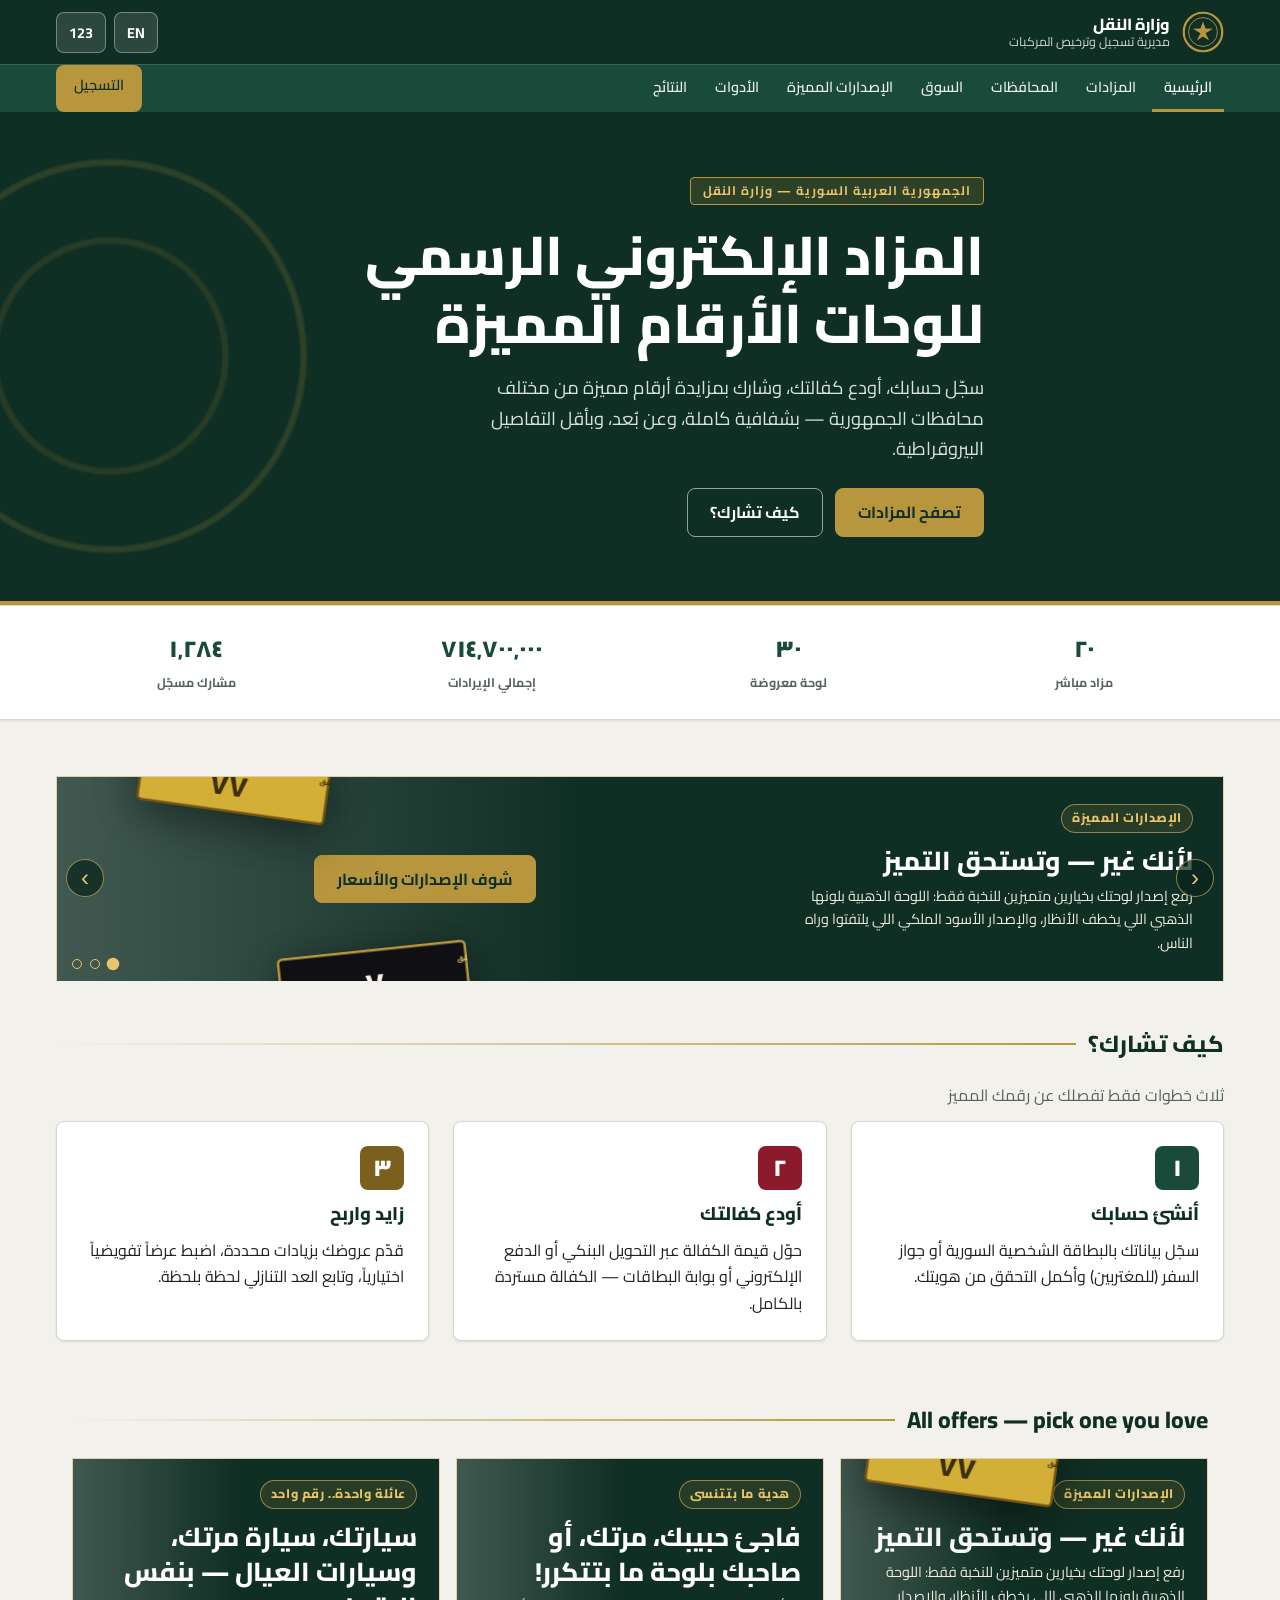
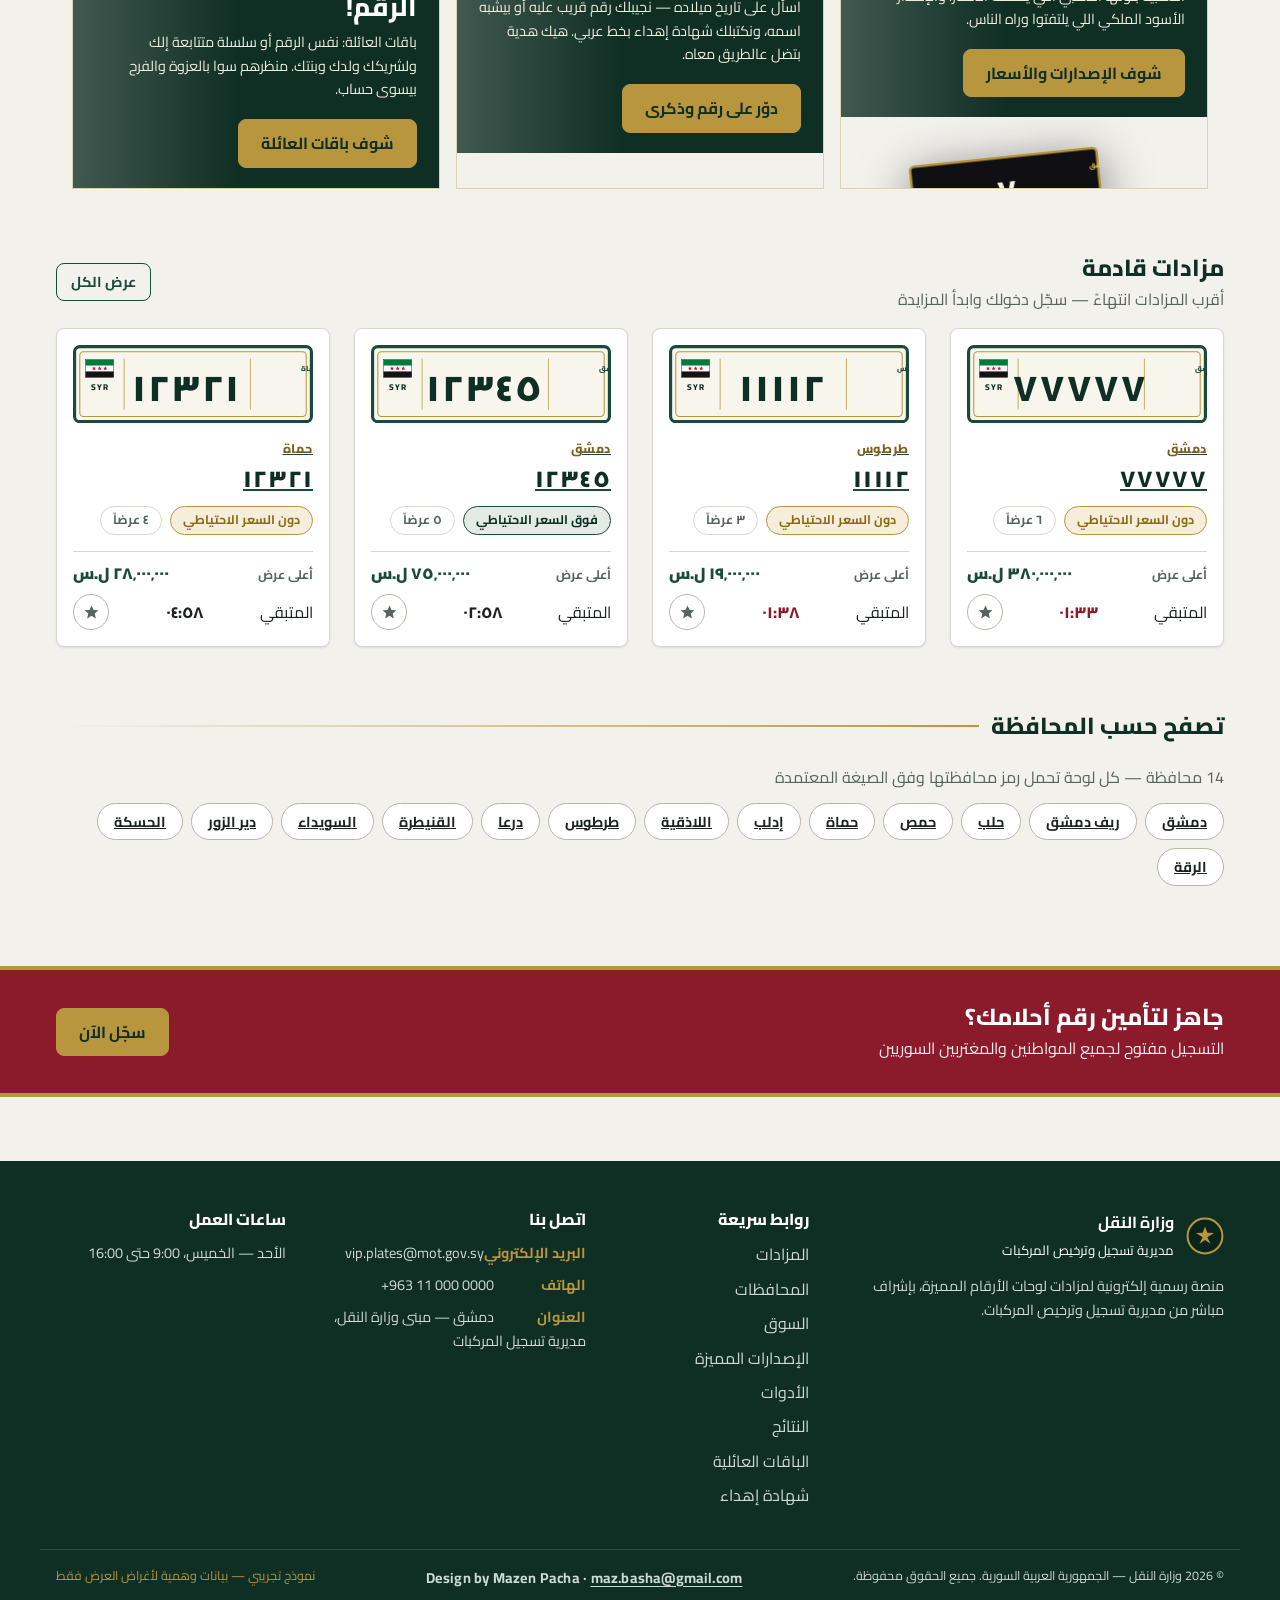
==== commit 7d8fcffd: "lane-a deploy 12:44" ====
--- a/lane-a/index.html
+++ b/lane-a/index.html
@@ -46,8 +46,8 @@
 
         <a class="promo-banner hs-slide" href="editions.html" id="promo-editions">
           <div class="promo-bg promo-bg-ed" style="background-image:url('assets/img/hero-square.jpg')"></div>
-          <div class="ed-mini ed-mini-gold"><svg viewBox="0 0 460 150" aria-hidden="true"><rect x="3" y="3" width="454" height="144" rx="10" fill="#d4af37" stroke="#6e5311" stroke-width="6"/><text x="218" y="108" text-anchor="middle" font-family="Cairo,sans-serif" font-size="70" font-weight="900" fill="#3d2f0a">٧٧</text><text x="437" y="50" text-anchor="end" direction="rtl" font-family="Cairo,sans-serif" font-size="21" font-weight="800" fill="#3d2f0a">دمشق</text></svg></div>
-          <div class="ed-mini ed-mini-royal"><svg viewBox="0 0 460 150" aria-hidden="true"><rect x="3" y="3" width="454" height="144" rx="10" fill="#101014" stroke="#b8963e" stroke-width="6"/><text x="218" y="108" text-anchor="middle" font-family="Cairo,sans-serif" font-size="70" font-weight="900" fill="#f5f2ea">٠٧</text><text x="437" y="50" text-anchor="end" direction="rtl" font-family="Cairo,sans-serif" font-size="21" font-weight="800" fill="#e9c46a">دمشق</text></svg></div>
+          <div class="ed-mini ed-mini-gold"><svg viewBox="0 0 460 150" aria-hidden="true"><rect x="3" y="3" width="454" height="144" rx="10" fill="#d4af37" stroke="#6e5311" stroke-width="6"/><text x="218" y="108" text-anchor="middle" font-family="Cairo,sans-serif" font-size="70" font-weight="900" fill="#3d2f0a">٧٧</text><text x="437" y="50" text-anchor="end" direction="rtl" font-family="Cairo,sans-serif" font-size="16" font-weight="800" fill="#3d2f0a">دمشق</text></svg></div>
+          <div class="ed-mini ed-mini-royal"><svg viewBox="0 0 460 150" aria-hidden="true"><rect x="3" y="3" width="454" height="144" rx="10" fill="#101014" stroke="#b8963e" stroke-width="6"/><text x="218" y="108" text-anchor="middle" font-family="Cairo,sans-serif" font-size="70" font-weight="900" fill="#f5f2ea">٠٧</text><text x="437" y="50" text-anchor="end" direction="rtl" font-family="Cairo,sans-serif" font-size="16" font-weight="800" fill="#e9c46a">دمشق</text></svg></div>
           <div class="promo-inner">
             <div><span class="promo-kicker" data-i18n="slide.1.kick">الإصدارات المميزة</span>
               <h3 data-i18n="slide.1.t">لأنك غير — وتستحق التميز</h3>
@@ -58,7 +58,7 @@
 
         <a class="promo-banner hs-slide" href="gift.html?mode=surprise" id="promo-gift">
           <div class="promo-bg" style="background-image:url('assets/img/hero-square.jpg')"></div>
-          <svg class="promo-plates" viewBox="0 0 460 150" aria-hidden="true"><g opacity="1"><rect x="3" y="3" width="454" height="144" rx="10" fill="#f8f5ec" stroke="#b8963e" stroke-width="6"/><text x="218" y="108" text-anchor="middle" font-family="Cairo,sans-serif" font-size="70" font-weight="900" letter-spacing="4" fill="#0f2e24">٥٠٣١٤</text><line x1="340" y1="26" x2="340" y2="124" stroke="#b8963e" stroke-width="1.5"/><text x="437" y="50" text-anchor="end" direction="rtl" font-family="Cairo,sans-serif" font-size="21" font-weight="800" fill="#1a4a3a">دمشق</text></g></svg>
+          <svg class="promo-plates" viewBox="0 0 460 150" aria-hidden="true"><g opacity="1"><rect x="3" y="3" width="454" height="144" rx="10" fill="#f8f5ec" stroke="#b8963e" stroke-width="6"/><text x="218" y="108" text-anchor="middle" font-family="Cairo,sans-serif" font-size="70" font-weight="900" letter-spacing="4" fill="#0f2e24">٥٠٣١٤</text><line x1="340" y1="26" x2="340" y2="124" stroke="#b8963e" stroke-width="1.5"/><text x="437" y="50" text-anchor="end" direction="rtl" font-family="Cairo,sans-serif" font-size="16" font-weight="800" fill="#1a4a3a">دمشق</text></g></svg>
           <div class="promo-inner">
             <div><span class="promo-kicker" data-i18n="slide.2.kick">هدية ما بتتنسى</span>
               <h3 data-i18n="slide.2.t">فاجئ حبيبك، مرتك، أو صاحبك بلوحة ما بتتكرر!</h3>
@@ -69,8 +69,8 @@
 
         <a class="promo-banner hs-slide" href="packages.html" id="promo-family">
           <div class="promo-bg" style="background-image:url('assets/img/hero-16x9.jpg')"></div>
-          <div class="fam-plates"><svg viewBox="0 0 460 150" aria-hidden="true"><rect x="3" y="3" width="454" height="144" rx="10" fill="#f8f5ec" stroke="#b8963e" stroke-width="6"/><text x="218" y="108" text-anchor="middle" font-family="Cairo,sans-serif" font-size="70" font-weight="900" letter-spacing="4" fill="#0f2e24">٧٧٧</text><line x1="340" y1="26" x2="340" y2="124" stroke="#b8963e" stroke-width="1.5"/><text x="437" y="50" text-anchor="end" direction="rtl" font-family="Cairo,sans-serif" font-size="21" font-weight="800" fill="#1a4a3a">دمشق</text></svg>
-          <svg viewBox="0 0 460 150" aria-hidden="true"><rect x="3" y="3" width="454" height="144" rx="10" fill="#f8f5ec" stroke="#b8963e" stroke-width="6"/><text x="218" y="108" text-anchor="middle" font-family="Cairo,sans-serif" font-size="70" font-weight="900" letter-spacing="4" fill="#0f2e24">٧٧٨</text><line x1="340" y1="26" x2="340" y2="124" stroke="#b8963e" stroke-width="1.5"/><text x="437" y="50" text-anchor="end" direction="rtl" font-family="Cairo,sans-serif" font-size="21" font-weight="800" fill="#1a4a3a">دمشق</text></svg></div>
+          <div class="fam-plates"><svg viewBox="0 0 460 150" aria-hidden="true"><rect x="3" y="3" width="454" height="144" rx="10" fill="#f8f5ec" stroke="#b8963e" stroke-width="6"/><text x="218" y="108" text-anchor="middle" font-family="Cairo,sans-serif" font-size="70" font-weight="900" letter-spacing="4" fill="#0f2e24">٧٧٧</text><line x1="340" y1="26" x2="340" y2="124" stroke="#b8963e" stroke-width="1.5"/><text x="437" y="50" text-anchor="end" direction="rtl" font-family="Cairo,sans-serif" font-size="16" font-weight="800" fill="#1a4a3a">دمشق</text></svg>
+          <svg viewBox="0 0 460 150" aria-hidden="true"><rect x="3" y="3" width="454" height="144" rx="10" fill="#f8f5ec" stroke="#b8963e" stroke-width="6"/><text x="218" y="108" text-anchor="middle" font-family="Cairo,sans-serif" font-size="70" font-weight="900" letter-spacing="4" fill="#0f2e24">٧٧٨</text><line x1="340" y1="26" x2="340" y2="124" stroke="#b8963e" stroke-width="1.5"/><text x="437" y="50" text-anchor="end" direction="rtl" font-family="Cairo,sans-serif" font-size="16" font-weight="800" fill="#1a4a3a">دمشق</text></svg></div>
           <div class="promo-inner">
             <div><span class="promo-kicker" data-i18n="slide.3.kick">عائلة واحدة.. رقم واحد</span>
               <h3 data-i18n="slide.3.t">سيارتك، سيارة مرتك، وسيارات العيال — بنفس الرقم!</h3>
@@ -115,8 +115,8 @@
 
         <a class="promo-banner pg-card" href="editions.html">
           <div class="promo-bg promo-bg-ed" style="background-image:url('assets/img/hero-square.jpg')"></div>
-          <div class="ed-mini ed-mini-gold"><svg viewBox="0 0 460 150" aria-hidden="true"><rect x="3" y="3" width="454" height="144" rx="10" fill="#d4af37" stroke="#6e5311" stroke-width="6"/><text x="218" y="108" text-anchor="middle" font-family="Cairo,sans-serif" font-size="70" font-weight="900" fill="#3d2f0a">٧٧</text><text x="437" y="50" text-anchor="end" direction="rtl" font-family="Cairo,sans-serif" font-size="21" font-weight="800" fill="#3d2f0a">دمشق</text></svg></div>
-          <div class="ed-mini ed-mini-royal"><svg viewBox="0 0 460 150" aria-hidden="true"><rect x="3" y="3" width="454" height="144" rx="10" fill="#101014" stroke="#b8963e" stroke-width="6"/><text x="218" y="108" text-anchor="middle" font-family="Cairo,sans-serif" font-size="70" font-weight="900" fill="#f5f2ea">٠٧</text><text x="437" y="50" text-anchor="end" direction="rtl" font-family="Cairo,sans-serif" font-size="21" font-weight="800" fill="#e9c46a">دمشق</text></svg></div>
+          <div class="ed-mini ed-mini-gold"><svg viewBox="0 0 460 150" aria-hidden="true"><rect x="3" y="3" width="454" height="144" rx="10" fill="#d4af37" stroke="#6e5311" stroke-width="6"/><text x="218" y="108" text-anchor="middle" font-family="Cairo,sans-serif" font-size="70" font-weight="900" fill="#3d2f0a">٧٧</text><text x="437" y="50" text-anchor="end" direction="rtl" font-family="Cairo,sans-serif" font-size="16" font-weight="800" fill="#3d2f0a">دمشق</text></svg></div>
+          <div class="ed-mini ed-mini-royal"><svg viewBox="0 0 460 150" aria-hidden="true"><rect x="3" y="3" width="454" height="144" rx="10" fill="#101014" stroke="#b8963e" stroke-width="6"/><text x="218" y="108" text-anchor="middle" font-family="Cairo,sans-serif" font-size="70" font-weight="900" fill="#f5f2ea">٠٧</text><text x="437" y="50" text-anchor="end" direction="rtl" font-family="Cairo,sans-serif" font-size="16" font-weight="800" fill="#e9c46a">دمشق</text></svg></div>
           <div class="promo-inner">
             <div><span class="promo-kicker" data-i18n="slide.1.kick">الإصدارات المميزة</span>
               <h3 data-i18n="slide.1.t">لأنك غير — وتستحق التميز</h3>
@@ -127,7 +127,7 @@
 
         <a class="promo-banner pg-card" href="gift.html?mode=surprise">
           <div class="promo-bg" style="background-image:url('assets/img/hero-square.jpg')"></div>
-          <svg class="promo-plates" viewBox="0 0 460 150" aria-hidden="true"><g opacity="1"><rect x="3" y="3" width="454" height="144" rx="10" fill="#f8f5ec" stroke="#b8963e" stroke-width="6"/><text x="218" y="108" text-anchor="middle" font-family="Cairo,sans-serif" font-size="70" font-weight="900" letter-spacing="4" fill="#0f2e24">٥٠٣١٤</text><line x1="340" y1="26" x2="340" y2="124" stroke="#b8963e" stroke-width="1.5"/><text x="437" y="50" text-anchor="end" direction="rtl" font-family="Cairo,sans-serif" font-size="21" font-weight="800" fill="#1a4a3a">دمشق</text></g></svg>
+          <svg class="promo-plates" viewBox="0 0 460 150" aria-hidden="true"><g opacity="1"><rect x="3" y="3" width="454" height="144" rx="10" fill="#f8f5ec" stroke="#b8963e" stroke-width="6"/><text x="218" y="108" text-anchor="middle" font-family="Cairo,sans-serif" font-size="70" font-weight="900" letter-spacing="4" fill="#0f2e24">٥٠٣١٤</text><line x1="340" y1="26" x2="340" y2="124" stroke="#b8963e" stroke-width="1.5"/><text x="437" y="50" text-anchor="end" direction="rtl" font-family="Cairo,sans-serif" font-size="16" font-weight="800" fill="#1a4a3a">دمشق</text></g></svg>
           <div class="promo-inner">
             <div><span class="promo-kicker" data-i18n="slide.2.kick">هدية ما بتتنسى</span>
               <h3 data-i18n="slide.2.t">فاجئ حبيبك، مرتك، أو صاحبك بلوحة ما بتتكرر!</h3>
@@ -138,8 +138,8 @@
 
         <a class="promo-banner pg-card" href="packages.html">
           <div class="promo-bg" style="background-image:url('assets/img/hero-16x9.jpg')"></div>
-          <div class="fam-plates"><svg viewBox="0 0 460 150" aria-hidden="true"><rect x="3" y="3" width="454" height="144" rx="10" fill="#f8f5ec" stroke="#b8963e" stroke-width="6"/><text x="218" y="108" text-anchor="middle" font-family="Cairo,sans-serif" font-size="70" font-weight="900" letter-spacing="4" fill="#0f2e24">٧٧٧</text><line x1="340" y1="26" x2="340" y2="124" stroke="#b8963e" stroke-width="1.5"/><text x="437" y="50" text-anchor="end" direction="rtl" font-family="Cairo,sans-serif" font-size="21" font-weight="800" fill="#1a4a3a">دمشق</text></svg>
-          <svg viewBox="0 0 460 150" aria-hidden="true"><rect x="3" y="3" width="454" height="144" rx="10" fill="#f8f5ec" stroke="#b8963e" stroke-width="6"/><text x="218" y="108" text-anchor="middle" font-family="Cairo,sans-serif" font-size="70" font-weight="900" letter-spacing="4" fill="#0f2e24">٧٧٨</text><line x1="340" y1="26" x2="340" y2="124" stroke="#b8963e" stroke-width="1.5"/><text x="437" y="50" text-anchor="end" direction="rtl" font-family="Cairo,sans-serif" font-size="21" font-weight="800" fill="#1a4a3a">دمشق</text></svg></div>
+          <div class="fam-plates"><svg viewBox="0 0 460 150" aria-hidden="true"><rect x="3" y="3" width="454" height="144" rx="10" fill="#f8f5ec" stroke="#b8963e" stroke-width="6"/><text x="218" y="108" text-anchor="middle" font-family="Cairo,sans-serif" font-size="70" font-weight="900" letter-spacing="4" fill="#0f2e24">٧٧٧</text><line x1="340" y1="26" x2="340" y2="124" stroke="#b8963e" stroke-width="1.5"/><text x="437" y="50" text-anchor="end" direction="rtl" font-family="Cairo,sans-serif" font-size="16" font-weight="800" fill="#1a4a3a">دمشق</text></svg>
+          <svg viewBox="0 0 460 150" aria-hidden="true"><rect x="3" y="3" width="454" height="144" rx="10" fill="#f8f5ec" stroke="#b8963e" stroke-width="6"/><text x="218" y="108" text-anchor="middle" font-family="Cairo,sans-serif" font-size="70" font-weight="900" letter-spacing="4" fill="#0f2e24">٧٧٨</text><line x1="340" y1="26" x2="340" y2="124" stroke="#b8963e" stroke-width="1.5"/><text x="437" y="50" text-anchor="end" direction="rtl" font-family="Cairo,sans-serif" font-size="16" font-weight="800" fill="#1a4a3a">دمشق</text></svg></div>
           <div class="promo-inner">
             <div><span class="promo-kicker" data-i18n="slide.3.kick">عائلة واحدة.. رقم واحد</span>
               <h3 data-i18n="slide.3.t">سيارتك، سيارة مرتك، وسيارات العيال — بنفس الرقم!</h3>
